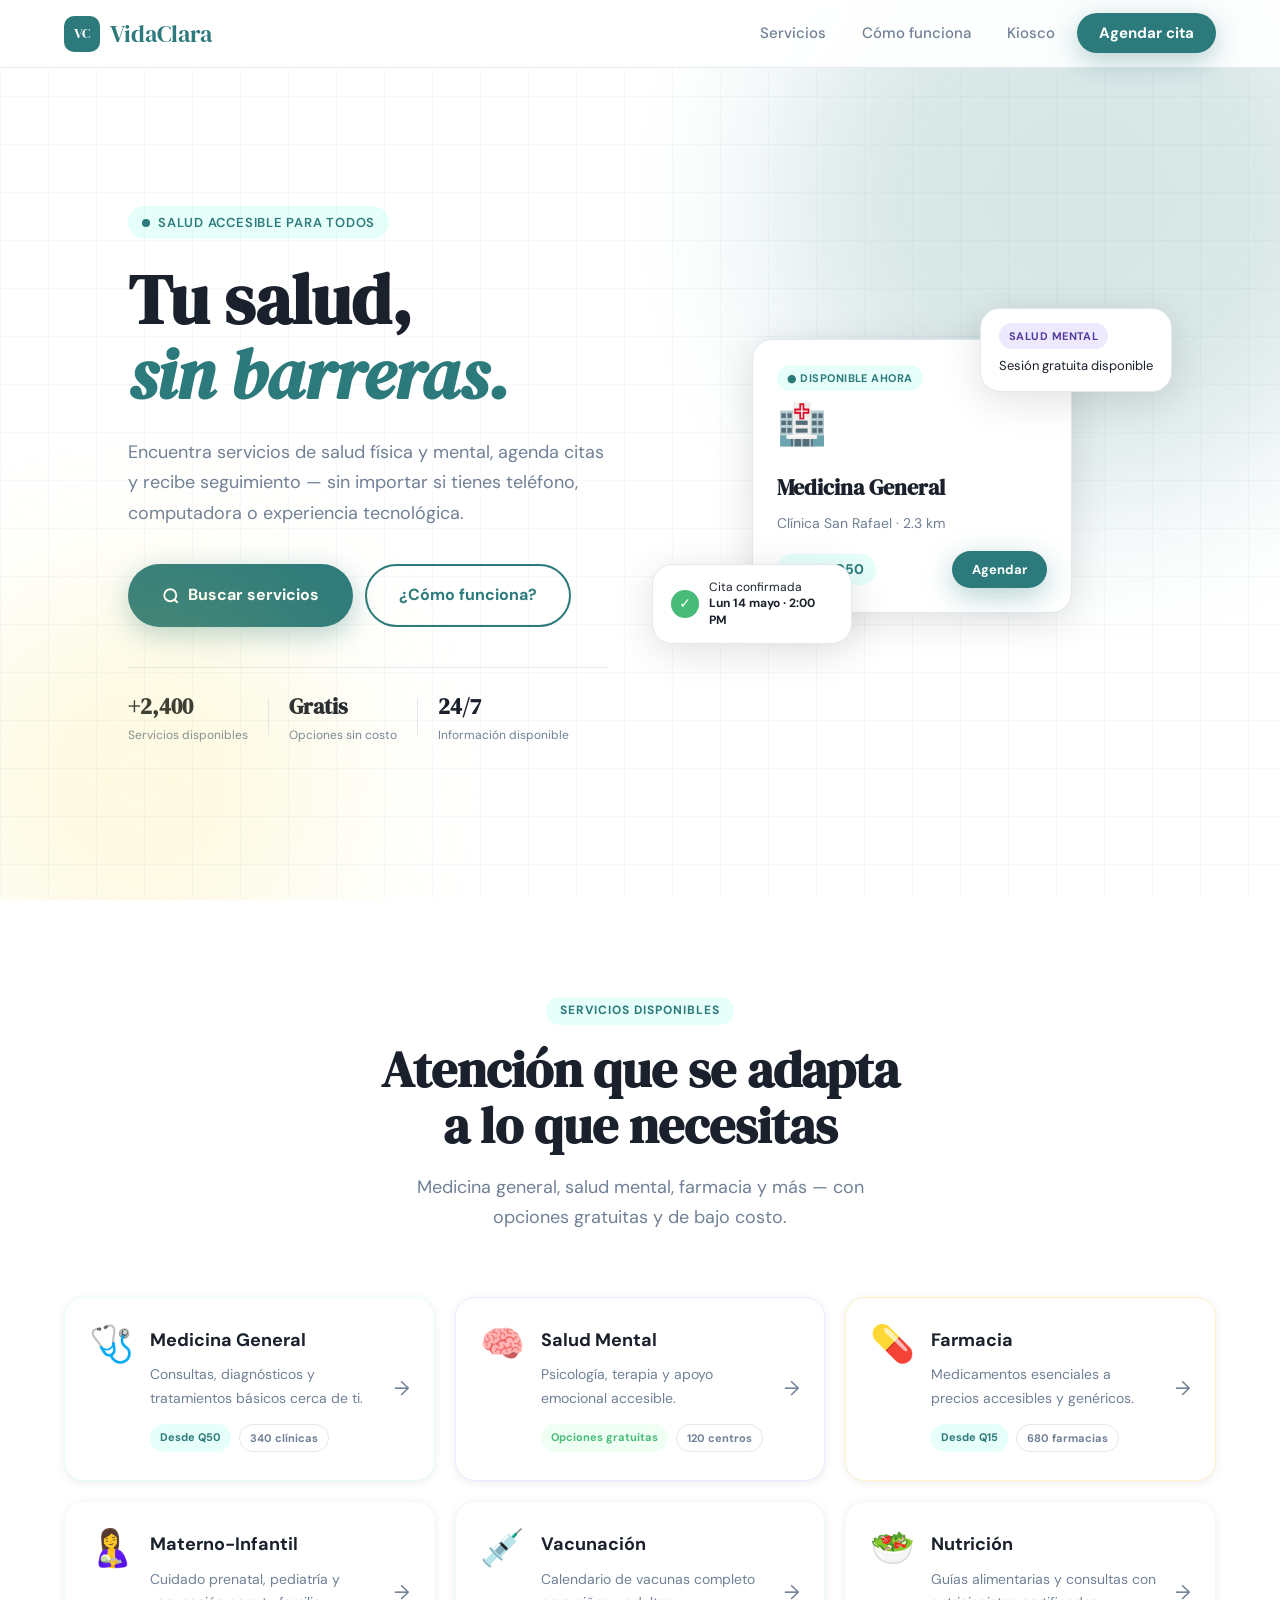
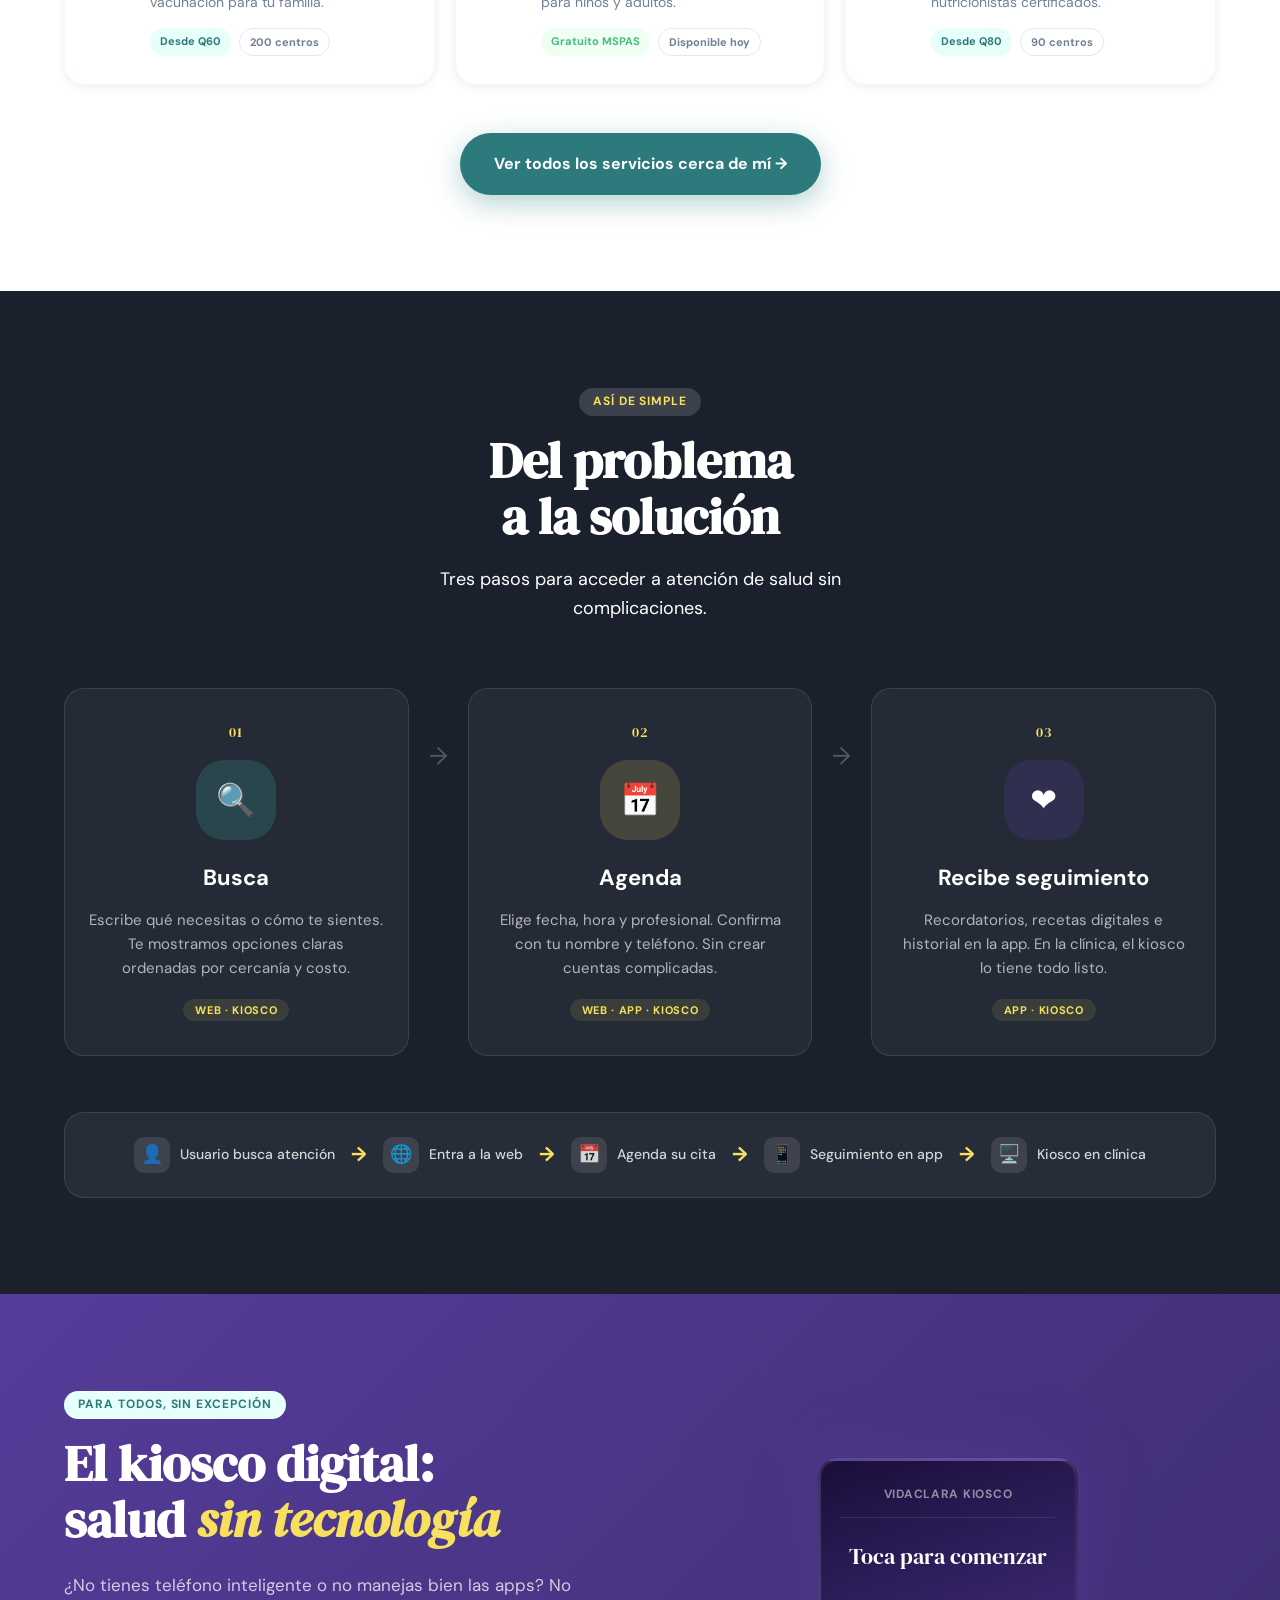
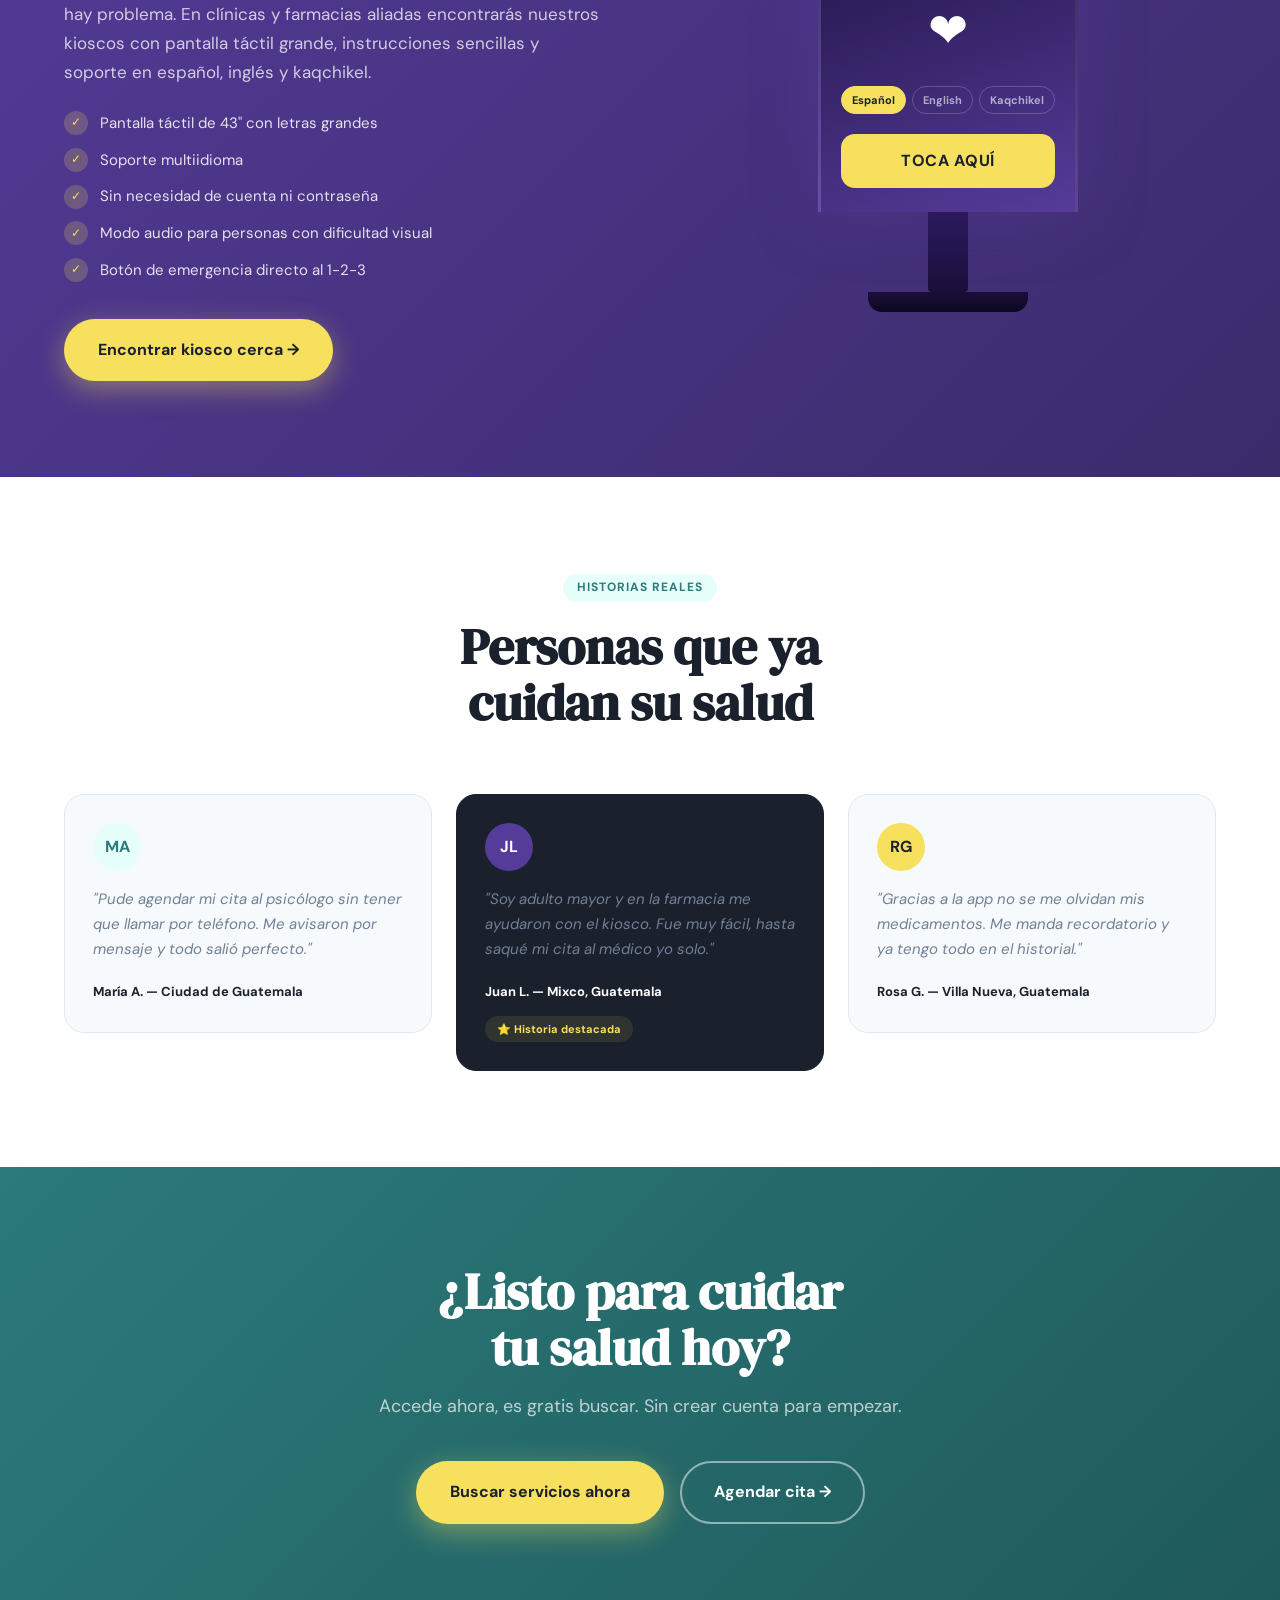
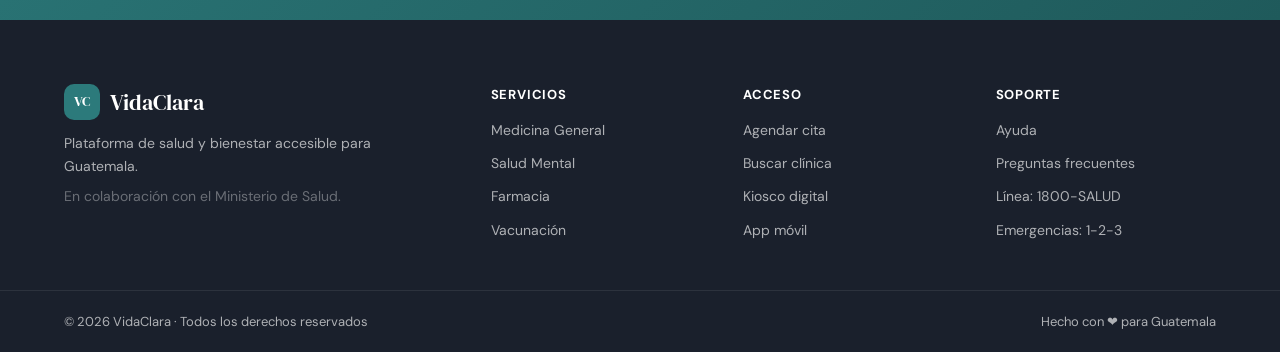
==== index.html @ b21400e8 "first commit" ====
<!DOCTYPE html>
<html lang="es">
<head>
  <meta charset="UTF-8" />
  <meta name="viewport" content="width=device-width, initial-scale=1.0" />
  <title>VidaClara — Salud sin barreras</title>
  <meta name="description" content="Accede a servicios de salud física y mental de forma sencilla, sin importar tu situación económica o tecnológica." />
  <link rel="preconnect" href="https://fonts.googleapis.com" />
  <link rel="preconnect" href="https://fonts.gstatic.com" crossorigin />
  <link href="https://fonts.googleapis.com/css2?family=DM+Serif+Display:ital@0;1&family=DM+Sans:wght@300;400;500;600;700&display=swap" rel="stylesheet" />
  <link rel="stylesheet" href="css/style.css" />
</head>
<body>

  <!-- NAV -->
  <nav class="nav" id="nav">
    <div class="nav__inner">
      <a href="/" class="nav__logo">
        <span class="nav__logo-mark">VC</span>
        VidaClara
      </a>
      <button class="nav__toggle" id="navToggle" aria-label="Menú">
        <span></span><span></span><span></span>
      </button>
      <ul class="nav__links" id="navLinks">
        <li><a href="#servicios">Servicios</a></li>
        <li><a href="#como-funciona">Cómo funciona</a></li>
        <li><a href="#kiosco">Kiosco</a></li>
        <li><a href="pages/agendar.html" class="nav__cta">Agendar cita</a></li>
      </ul>
    </div>
  </nav>

  <!-- HERO -->
  <section class="hero">
    <div class="hero__bg">
      <div class="hero__blob hero__blob--1"></div>
      <div class="hero__blob hero__blob--2"></div>
      <div class="hero__grid"></div>
    </div>
    <div class="container hero__content">
      <div class="hero__text">
        <span class="hero__eyebrow">Salud accesible para todos</span>
        <h1 class="hero__title">
          Tu salud,<br>
          <em>sin barreras.</em>
        </h1>
        <p class="hero__desc">
          Encuentra servicios de salud física y mental, agenda citas y recibe seguimiento — sin importar si tienes teléfono, computadora o experiencia tecnológica.
        </p>
        <div class="hero__actions">
          <a href="pages/buscar.html" class="btn btn--primary btn--lg">
            <svg width="18" height="18" viewBox="0 0 24 24" fill="none" stroke="currentColor" stroke-width="2.5"><circle cx="11" cy="11" r="8"/><path d="m21 21-4.35-4.35"/></svg>
            Buscar servicios
          </a>
          <a href="#como-funciona" class="btn btn--ghost btn--lg">¿Cómo funciona?</a>
        </div>
        <div class="hero__trust">
          <div class="trust-item">
            <strong>+2,400</strong>
            <span>Servicios disponibles</span>
          </div>
          <div class="trust-divider"></div>
          <div class="trust-item">
            <strong>Gratis</strong>
            <span>Opciones sin costo</span>
          </div>
          <div class="trust-divider"></div>
          <div class="trust-item">
            <strong>24/7</strong>
            <span>Información disponible</span>
          </div>
        </div>
      </div>
      <div class="hero__visual">
        <div class="hero__card hero__card--main">
          <div class="card-pill card-pill--green">● Disponible ahora</div>
          <div class="hero__card-icon">🏥</div>
          <h3>Medicina General</h3>
          <p>Clínica San Rafael · 2.3 km</p>
          <div class="hero__card-row">
            <span class="price-tag">Desde Q50</span>
            <button class="btn btn--sm btn--primary">Agendar</button>
          </div>
        </div>
        <div class="hero__card hero__card--float hero__card--float1">
          <div class="card-pill card-pill--purple">Salud Mental</div>
          <p>Sesión gratuita disponible</p>
        </div>
        <div class="hero__card hero__card--float hero__card--float2">
          <span class="checkmark">✓</span>
          <p>Cita confirmada<br><strong>Lun 14 mayo · 2:00 PM</strong></p>
        </div>
      </div>
    </div>
  </section>

  <!-- SERVICES -->
  <section class="section" id="servicios">
    <div class="container">
      <div class="section__header">
        <span class="section__eyebrow">Servicios disponibles</span>
        <h2 class="section__title">Atención que se adapta<br>a lo que necesitas</h2>
        <p class="section__sub">Medicina general, salud mental, farmacia y más — con opciones gratuitas y de bajo costo.</p>
      </div>
      <div class="services-grid">
        <a href="pages/buscar.html" class="service-card service-card--teal">
          <div class="service-card__icon">🩺</div>
          <div class="service-card__body">
            <h3>Medicina General</h3>
            <p>Consultas, diagnósticos y tratamientos básicos cerca de ti.</p>
            <div class="service-card__meta">
              <span class="tag">Desde Q50</span>
              <span class="tag tag--outline">340 clínicas</span>
            </div>
          </div>
          <span class="service-card__arrow">→</span>
        </a>
        <a href="pages/buscar.html" class="service-card service-card--purple">
          <div class="service-card__icon">🧠</div>
          <div class="service-card__body">
            <h3>Salud Mental</h3>
            <p>Psicología, terapia y apoyo emocional accesible.</p>
            <div class="service-card__meta">
              <span class="tag tag--free">Opciones gratuitas</span>
              <span class="tag tag--outline">120 centros</span>
            </div>
          </div>
          <span class="service-card__arrow">→</span>
        </a>
        <a href="pages/buscar.html" class="service-card service-card--amber">
          <div class="service-card__icon">💊</div>
          <div class="service-card__body">
            <h3>Farmacia</h3>
            <p>Medicamentos esenciales a precios accesibles y genéricos.</p>
            <div class="service-card__meta">
              <span class="tag">Desde Q15</span>
              <span class="tag tag--outline">680 farmacias</span>
            </div>
          </div>
          <span class="service-card__arrow">→</span>
        </a>
        <a href="pages/buscar.html" class="service-card service-card--green">
          <div class="service-card__icon">🤱</div>
          <div class="service-card__body">
            <h3>Materno-Infantil</h3>
            <p>Cuidado prenatal, pediatría y vacunación para tu familia.</p>
            <div class="service-card__meta">
              <span class="tag">Desde Q60</span>
              <span class="tag tag--outline">200 centros</span>
            </div>
          </div>
          <span class="service-card__arrow">→</span>
        </a>
        <a href="pages/buscar.html" class="service-card service-card--blue">
          <div class="service-card__icon">💉</div>
          <div class="service-card__body">
            <h3>Vacunación</h3>
            <p>Calendario de vacunas completo para niños y adultos.</p>
            <div class="service-card__meta">
              <span class="tag tag--free">Gratuito MSPAS</span>
              <span class="tag tag--outline">Disponible hoy</span>
            </div>
          </div>
          <span class="service-card__arrow">→</span>
        </a>
        <a href="pages/buscar.html" class="service-card service-card--rose">
          <div class="service-card__icon">🥗</div>
          <div class="service-card__body">
            <h3>Nutrición</h3>
            <p>Guías alimentarias y consultas con nutricionistas certificados.</p>
            <div class="service-card__meta">
              <span class="tag">Desde Q80</span>
              <span class="tag tag--outline">90 centros</span>
            </div>
          </div>
          <span class="service-card__arrow">→</span>
        </a>
      </div>
      <div class="section__cta">
        <a href="pages/buscar.html" class="btn btn--primary btn--lg">Ver todos los servicios cerca de mí →</a>
      </div>
    </div>
  </section>

  <!-- HOW IT WORKS -->
  <section class="section section--dark" id="como-funciona">
    <div class="container">
      <div class="section__header section__header--light">
        <span class="section__eyebrow section__eyebrow--light">Así de simple</span>
        <h2 class="section__title">Del problema<br>a la solución</h2>
        <p class="section__sub">Tres pasos para acceder a atención de salud sin complicaciones.</p>
      </div>
      <div class="steps">
        <div class="step">
          <div class="step__num">01</div>
          <div class="step__icon step__icon--teal">🔍</div>
          <h3>Busca</h3>
          <p>Escribe qué necesitas o cómo te sientes. Te mostramos opciones claras ordenadas por cercanía y costo.</p>
          <span class="step__channel">Web · Kiosco</span>
        </div>
        <div class="step__connector">
          <div class="step__line"></div>
          <span>→</span>
          <div class="step__line"></div>
        </div>
        <div class="step">
          <div class="step__num">02</div>
          <div class="step__icon step__icon--accent">📅</div>
          <h3>Agenda</h3>
          <p>Elige fecha, hora y profesional. Confirma con tu nombre y teléfono. Sin crear cuentas complicadas.</p>
          <span class="step__channel">Web · App · Kiosco</span>
        </div>
        <div class="step__connector">
          <div class="step__line"></div>
          <span>→</span>
          <div class="step__line"></div>
        </div>
        <div class="step">
          <div class="step__num">03</div>
          <div class="step__icon step__icon--purple">❤️</div>
          <h3>Recibe seguimiento</h3>
          <p>Recordatorios, recetas digitales e historial en la app. En la clínica, el kiosco lo tiene todo listo.</p>
          <span class="step__channel">App · Kiosco</span>
        </div>
      </div>

      <div class="journey-banner">
        <div class="journey-step">
          <span class="journey-icon">👤</span>
          <span>Usuario busca atención</span>
        </div>
        <span class="journey-arrow">→</span>
        <div class="journey-step">
          <span class="journey-icon">🌐</span>
          <span>Entra a la web</span>
        </div>
        <span class="journey-arrow">→</span>
        <div class="journey-step">
          <span class="journey-icon">📅</span>
          <span>Agenda su cita</span>
        </div>
        <span class="journey-arrow">→</span>
        <div class="journey-step">
          <span class="journey-icon">📱</span>
          <span>Seguimiento en app</span>
        </div>
        <span class="journey-arrow">→</span>
        <div class="journey-step">
          <span class="journey-icon">🖥️</span>
          <span>Kiosco en clínica</span>
        </div>
      </div>
    </div>
  </section>

  <!-- KIOSCO -->
  <section class="section section--kiosk" id="kiosco">
    <div class="container kiosk-layout">
      <div class="kiosk-text">
        <span class="section__eyebrow">Para todos, sin excepción</span>
        <h2 class="section__title">El kiosco digital:<br>salud <em>sin tecnología</em></h2>
        <p>¿No tienes teléfono inteligente o no manejas bien las apps? No hay problema. En clínicas y farmacias aliadas encontrarás nuestros kioscos con pantalla táctil grande, instrucciones sencillas y soporte en español, inglés y kaqchikel.</p>
        <ul class="kiosk-features">
          <li><span class="kiosk-check">✓</span> Pantalla táctil de 43" con letras grandes</li>
          <li><span class="kiosk-check">✓</span> Soporte multiidioma</li>
          <li><span class="kiosk-check">✓</span> Sin necesidad de cuenta ni contraseña</li>
          <li><span class="kiosk-check">✓</span> Modo audio para personas con dificultad visual</li>
          <li><span class="kiosk-check">✓</span> Botón de emergencia directo al 1-2-3</li>
        </ul>
        <a href="pages/buscar.html" class="btn btn--accent btn--lg">Encontrar kiosco cerca →</a>
      </div>
      <div class="kiosk-visual">
        <div class="kiosk-device">
          <div class="kiosk-screen">
            <div class="kiosk-screen__header">VidaClara Kiosco</div>
            <div class="kiosk-screen__greeting">Toca para comenzar</div>
            <div class="kiosk-screen__icon">❤️</div>
            <div class="kiosk-screen__langs">
              <span class="kiosk-lang kiosk-lang--active">Español</span>
              <span class="kiosk-lang">English</span>
              <span class="kiosk-lang">Kaqchikel</span>
            </div>
            <div class="kiosk-screen__btn">TOCA AQUÍ</div>
          </div>
          <div class="kiosk-stand"></div>
          <div class="kiosk-base"></div>
        </div>
      </div>
    </div>
  </section>

  <!-- TESTIMONIALS -->
  <section class="section" id="testimonios">
    <div class="container">
      <div class="section__header">
        <span class="section__eyebrow">Historias reales</span>
        <h2 class="section__title">Personas que ya<br>cuidan su salud</h2>
      </div>
      <div class="testimonials-grid">
        <div class="testimonial">
          <div class="testimonial__avatar" style="background:#E6FFFA;color:#2C7A7B">MA</div>
          <p>"Pude agendar mi cita al psicólogo sin tener que llamar por teléfono. Me avisaron por mensaje y todo salió perfecto."</p>
          <strong>María A. — Ciudad de Guatemala</strong>
        </div>
        <div class="testimonial testimonial--featured">
          <div class="testimonial__avatar" style="background:#553C9A;color:#fff">JL</div>
          <p>"Soy adulto mayor y en la farmacia me ayudaron con el kiosco. Fue muy fácil, hasta saqué mi cita al médico yo solo."</p>
          <strong>Juan L. — Mixco, Guatemala</strong>
          <div class="testimonial__badge">⭐ Historia destacada</div>
        </div>
        <div class="testimonial">
          <div class="testimonial__avatar" style="background:#F6E05E;color:#1A202C">RG</div>
          <p>"Gracias a la app no se me olvidan mis medicamentos. Me manda recordatorio y ya tengo todo en el historial."</p>
          <strong>Rosa G. — Villa Nueva, Guatemala</strong>
        </div>
      </div>
    </div>
  </section>

  <!-- CTA FINAL -->
  <section class="cta-section">
    <div class="container">
      <div class="cta-inner">
        <h2>¿Listo para cuidar<br>tu salud hoy?</h2>
        <p>Accede ahora, es gratis buscar. Sin crear cuenta para empezar.</p>
        <div class="cta-actions">
          <a href="pages/buscar.html" class="btn btn--accent btn--lg">Buscar servicios ahora</a>
          <a href="pages/agendar.html" class="btn btn--ghost-light btn--lg">Agendar cita →</a>
        </div>
      </div>
    </div>
  </section>

  <!-- FOOTER -->
  <footer class="footer">
    <div class="container footer__inner">
      <div class="footer__brand">
        <div class="footer__logo">
          <span class="nav__logo-mark">VC</span>
          VidaClara
        </div>
        <p>Plataforma de salud y bienestar accesible para Guatemala.</p>
        <p class="footer__small">En colaboración con el Ministerio de Salud.</p>
      </div>
      <div class="footer__links">
        <div class="footer__col">
          <strong>Servicios</strong>
          <a href="pages/buscar.html">Medicina General</a>
          <a href="pages/buscar.html">Salud Mental</a>
          <a href="pages/buscar.html">Farmacia</a>
          <a href="pages/buscar.html">Vacunación</a>
        </div>
        <div class="footer__col">
          <strong>Acceso</strong>
          <a href="pages/agendar.html">Agendar cita</a>
          <a href="pages/buscar.html">Buscar clínica</a>
          <a href="#kiosco">Kiosco digital</a>
          <a href="#">App móvil</a>
        </div>
        <div class="footer__col">
          <strong>Soporte</strong>
          <a href="#">Ayuda</a>
          <a href="#">Preguntas frecuentes</a>
          <a href="#">Línea: 1800-SALUD</a>
          <a href="#">Emergencias: 1-2-3</a>
        </div>
      </div>
    </div>
    <div class="footer__bottom">
      <div class="container">
        <span>© 2026 VidaClara · Todos los derechos reservados</span>
        <span>Hecho con ❤️ para Guatemala</span>
      </div>
    </div>
  </footer>

  <script src="js/main.js"></script>
</body>
</html>
---- css/style.css ----
/* ===================================================
   VIDACLARA — Design System CSS
   Paleta: Teal #2C7A7B · Accent #F6E05E · Kiosk #553C9A
   Fonts: DM Serif Display + DM Sans
=================================================== */

:root {
  --c-primary: #2C7A7B;
  --c-primary-dark: #1f5a5b;
  --c-primary-light: #38B2AC;
  --c-accent: #F6E05E;
  --c-accent-dark: #d4b800;
  --c-kiosk: #553C9A;
  --c-kiosk-light: #EDE9FE;
  --c-light: #E6FFFA;
  --c-neutral: #F7FAFC;
  --c-dark: #1A202C;
  --c-gray: #718096;
  --c-border: #E2E8F0;
  --c-white: #ffffff;
  --c-success: #48BB78;
  --c-warning: #ED8936;
  --c-error: #FC8181;
  --c-amber: #F59E0B;
  --c-amber-light: #FEF3C7;
  --c-purple-light: #F3EFFF;
  --c-green-light: #F0FFF4;
  --c-blue-light: #EBF8FF;
  --c-rose-light: #FFF5F5;

  --font-display: 'DM Serif Display', Georgia, serif;
  --font-sans: 'DM Sans', system-ui, sans-serif;

  --radius-sm: 8px;
  --radius-md: 14px;
  --radius-lg: 20px;
  --radius-xl: 28px;
  --radius-full: 9999px;

  --shadow-sm: 0 2px 10px rgba(0,0,0,.07);
  --shadow-md: 0 4px 20px rgba(0,0,0,.09);
  --shadow-lg: 0 8px 40px rgba(0,0,0,.12);
  --shadow-primary: 0 8px 28px rgba(44,122,123,.35);
  --shadow-accent: 0 8px 28px rgba(246,224,94,.4);

  --nav-h: 68px;
  --container: 1200px;
  --transition: 200ms cubic-bezier(.4,0,.2,1);
}

/* ── RESET ───────────────────────────────────────── */
*, *::before, *::after { box-sizing: border-box; margin: 0; padding: 0; }
html { scroll-behavior: smooth; -webkit-font-smoothing: antialiased; }
body { font-family: var(--font-sans); font-size: 16px; color: var(--c-dark); background: var(--c-white); line-height: 1.65; }
a { text-decoration: none; color: inherit; }
img { max-width: 100%; display: block; }
ul { list-style: none; }
button { font-family: inherit; cursor: pointer; border: none; background: none; }

/* ── CONTAINER ───────────────────────────────────── */
.container {
  max-width: var(--container);
  margin: 0 auto;
  padding: 0 24px;
}

/* ── BUTTONS ─────────────────────────────────────── */
.btn {
  display: inline-flex;
  align-items: center;
  gap: 8px;
  font-family: var(--font-sans);
  font-weight: 700;
  border-radius: var(--radius-full);
  transition: all var(--transition);
  cursor: pointer;
  white-space: nowrap;
  border: 2px solid transparent;
}
.btn--sm  { padding: 8px 18px; font-size: 13px; }
.btn--md  { padding: 12px 24px; font-size: 15px; }
.btn--lg  { padding: 16px 32px; font-size: 16px; }
.btn--primary {
  background: var(--c-primary);
  color: var(--c-white);
  box-shadow: var(--shadow-primary);
}
.btn--primary:hover {
  background: var(--c-primary-dark);
  transform: translateY(-2px);
  box-shadow: 0 12px 36px rgba(44,122,123,.45);
}
.btn--accent {
  background: var(--c-accent);
  color: var(--c-dark);
  box-shadow: var(--shadow-accent);
}
.btn--accent:hover {
  background: var(--c-accent-dark);
  transform: translateY(-2px);
}
.btn--ghost {
  background: transparent;
  color: var(--c-primary);
  border-color: var(--c-primary);
}
.btn--ghost:hover {
  background: var(--c-light);
}
.btn--ghost-light {
  background: transparent;
  color: var(--c-white);
  border-color: rgba(255,255,255,.5);
}
.btn--ghost-light:hover {
  background: rgba(255,255,255,.1);
  border-color: var(--c-white);
}

/* ── NAV ─────────────────────────────────────────── */
.nav {
  position: fixed;
  top: 0; left: 0; right: 0;
  height: var(--nav-h);
  z-index: 100;
  background: rgba(255,255,255,.92);
  backdrop-filter: blur(12px);
  -webkit-backdrop-filter: blur(12px);
  border-bottom: 1px solid var(--c-border);
  transition: box-shadow var(--transition);
}
.nav.scrolled { box-shadow: var(--shadow-md); }
.nav__inner {
  max-width: var(--container);
  margin: 0 auto;
  padding: 0 24px;
  height: 100%;
  display: flex;
  align-items: center;
  justify-content: space-between;
  gap: 32px;
}
.nav__logo {
  display: flex;
  align-items: center;
  gap: 10px;
  font-family: var(--font-display);
  font-size: 24px;
  color: var(--c-primary);
  font-weight: 400;
  flex-shrink: 0;
}
.nav__logo-mark {
  width: 36px; height: 36px;
  background: var(--c-primary);
  color: var(--c-white);
  border-radius: 10px;
  display: flex;
  align-items: center;
  justify-content: center;
  font-family: var(--font-display);
  font-size: 14px;
}
.nav__links {
  display: flex;
  align-items: center;
  gap: 8px;
  list-style: none;
}
.nav__links a {
  color: var(--c-gray);
  font-weight: 500;
  font-size: 15px;
  padding: 8px 14px;
  border-radius: var(--radius-full);
  transition: all var(--transition);
}
.nav__links a:hover { color: var(--c-primary); background: var(--c-light); }
.nav__cta {
  background: var(--c-primary) !important;
  color: var(--c-white) !important;
  padding: 10px 22px !important;
  font-weight: 700 !important;
  box-shadow: var(--shadow-primary);
}
.nav__cta:hover { background: var(--c-primary-dark) !important; }
.nav__toggle {
  display: none;
  flex-direction: column;
  gap: 5px;
  padding: 8px;
  background: none;
  border: none;
  cursor: pointer;
}
.nav__toggle span {
  display: block;
  width: 24px;
  height: 2px;
  background: var(--c-dark);
  border-radius: 2px;
  transition: all var(--transition);
}

/* ── HERO ─────────────────────────────────────────── */
.hero {
  min-height: 100svh;
  padding-top: var(--nav-h);
  position: relative;
  overflow: hidden;
  display: flex;
  align-items: center;
}
.hero__bg {
  position: absolute;
  inset: 0;
  pointer-events: none;
}
.hero__blob {
  position: absolute;
  border-radius: 50%;
  filter: blur(80px);
  opacity: .18;
}
.hero__blob--1 {
  width: 600px; height: 600px;
  background: var(--c-primary);
  top: -100px; right: -100px;
}
.hero__blob--2 {
  width: 400px; height: 400px;
  background: var(--c-accent);
  bottom: -80px; left: -60px;
}
.hero__grid {
  position: absolute;
  inset: 0;
  background-image:
    linear-gradient(rgba(44,122,123,.04) 1px, transparent 1px),
    linear-gradient(90deg, rgba(44,122,123,.04) 1px, transparent 1px);
  background-size: 48px 48px;
}
.hero__content {
  display: grid;
  grid-template-columns: 1fr 1fr;
  gap: 64px;
  align-items: center;
  padding-top: 64px;
  padding-bottom: 80px;
}
.hero__eyebrow {
  display: inline-flex;
  align-items: center;
  gap: 8px;
  font-size: 13px;
  font-weight: 600;
  letter-spacing: .06em;
  text-transform: uppercase;
  color: var(--c-primary);
  background: var(--c-light);
  padding: 6px 14px;
  border-radius: var(--radius-full);
  margin-bottom: 24px;
}
.hero__eyebrow::before {
  content: '';
  display: block;
  width: 8px; height: 8px;
  background: var(--c-primary);
  border-radius: 50%;
  animation: pulse 2s infinite;
}
@keyframes pulse {
  0%,100% { opacity:1; transform: scale(1); }
  50% { opacity:.5; transform: scale(1.4); }
}
.hero__title {
  font-family: var(--font-display);
  font-size: clamp(48px, 5.5vw, 80px);
  line-height: 1.06;
  color: var(--c-dark);
  margin-bottom: 24px;
}
.hero__title em {
  font-style: italic;
  color: var(--c-primary);
}
.hero__desc {
  font-size: 18px;
  color: var(--c-gray);
  max-width: 480px;
  margin-bottom: 36px;
  line-height: 1.7;
}
.hero__actions {
  display: flex;
  gap: 12px;
  flex-wrap: wrap;
  margin-bottom: 40px;
}
.hero__trust {
  display: flex;
  align-items: center;
  gap: 20px;
  padding-top: 20px;
  border-top: 1px solid var(--c-border);
}
.trust-item { display: flex; flex-direction: column; gap: 2px; }
.trust-item strong { font-family: var(--font-display); font-size: 22px; color: var(--c-dark); }
.trust-item span { font-size: 12px; color: var(--c-gray); }
.trust-divider { width: 1px; height: 36px; background: var(--c-border); }

/* ── HERO CARDS ───────────────────────────────────── */
.hero__visual {
  position: relative;
  display: flex;
  justify-content: center;
  align-items: center;
  min-height: 420px;
}
.hero__card {
  background: var(--c-white);
  border-radius: var(--radius-lg);
  box-shadow: var(--shadow-lg);
  padding: 24px;
  border: 1px solid var(--c-border);
}
.hero__card--main {
  width: 100%;
  max-width: 320px;
  z-index: 2;
  animation: float 5s ease-in-out infinite;
}
.hero__card--main h3 { font-family: var(--font-display); font-size: 22px; margin: 12px 0 6px; }
.hero__card--main p { font-size: 14px; color: var(--c-gray); margin-bottom: 16px; }
.hero__card-icon { font-size: 40px; }
.hero__card-row { display: flex; align-items: center; justify-content: space-between; }
.price-tag {
  font-size: 14px;
  font-weight: 700;
  color: var(--c-primary);
  background: var(--c-light);
  padding: 4px 12px;
  border-radius: var(--radius-full);
}
.hero__card--float {
  position: absolute;
  padding: 14px 18px;
  width: auto;
  max-width: 200px;
  z-index: 3;
  font-size: 13px;
  animation: float 5s ease-in-out infinite;
}
.hero__card--float1 { top: 10%; right: -20px; animation-delay: -1.5s; }
.hero__card--float2 { bottom: 10%; left: -20px; animation-delay: -3s; display:flex; align-items:center; gap:10px; }
.hero__card--float .card-pill { margin-bottom: 6px; }
.checkmark {
  width: 28px; height: 28px;
  background: var(--c-success);
  color: var(--c-white);
  border-radius: 50%;
  display: flex;
  align-items: center;
  justify-content: center;
  font-size: 14px;
  font-weight: 700;
  flex-shrink: 0;
}
.hero__card--float2 p { font-size: 12px; line-height: 1.4; }

@keyframes float {
  0%,100% { transform: translateY(0); }
  50% { transform: translateY(-12px); }
}
.card-pill {
  display: inline-flex;
  align-items: center;
  gap: 6px;
  font-size: 11px;
  font-weight: 700;
  padding: 4px 10px;
  border-radius: var(--radius-full);
  text-transform: uppercase;
  letter-spacing: .04em;
}
.card-pill--green { background: var(--c-light); color: var(--c-primary); }
.card-pill--purple { background: var(--c-kiosk-light); color: var(--c-kiosk); }

/* ── SECTIONS ─────────────────────────────────────── */
.section { padding: 96px 0; }
.section--dark {
  background: var(--c-dark);
  color: var(--c-white);
}
.section--kiosk {
  background: linear-gradient(135deg, var(--c-kiosk) 0%, #3B2B6B 100%);
  color: var(--c-white);
}
.section__header {
  text-align: center;
  margin-bottom: 64px;
}
.section__header--light .section__title,
.section__header--light .section__sub { color: var(--c-white); }
.section__eyebrow {
  display: inline-block;
  font-size: 12px;
  font-weight: 700;
  letter-spacing: .08em;
  text-transform: uppercase;
  color: var(--c-primary);
  margin-bottom: 16px;
  background: var(--c-light);
  padding: 4px 14px;
  border-radius: var(--radius-full);
}
.section__eyebrow--light {
  background: rgba(255,255,255,.15);
  color: var(--c-accent);
}
.section__title {
  font-family: var(--font-display);
  font-size: clamp(36px, 4vw, 56px);
  line-height: 1.1;
  margin-bottom: 20px;
}
.section__sub {
  font-size: 18px;
  color: var(--c-gray);
  max-width: 520px;
  margin: 0 auto;
}
.section__cta { text-align: center; margin-top: 48px; }

/* ── SERVICES GRID ────────────────────────────────── */
.services-grid {
  display: grid;
  grid-template-columns: repeat(3, 1fr);
  gap: 20px;
}
.service-card {
  display: flex;
  align-items: flex-start;
  gap: 16px;
  padding: 28px 24px;
  border-radius: var(--radius-lg);
  border: 1px solid transparent;
  background: var(--c-white);
  box-shadow: var(--shadow-sm);
  transition: all var(--transition);
  position: relative;
  overflow: hidden;
}
.service-card::before {
  content: '';
  position: absolute;
  inset: 0;
  opacity: 0;
  transition: opacity var(--transition);
}
.service-card:hover { transform: translateY(-4px); box-shadow: var(--shadow-lg); }
.service-card--teal  { border-color: var(--c-light); }
.service-card--teal:hover::before  { background: var(--c-light); opacity: .4; }
.service-card--purple { border-color: var(--c-kiosk-light); }
.service-card--purple:hover::before { background: var(--c-kiosk-light); opacity: .4; }
.service-card--amber  { border-color: var(--c-amber-light); }
.service-card--amber:hover::before  { background: var(--c-amber-light); opacity: .5; }
.service-card--green  { border-color: var(--c-green-light); }
.service-card--green:hover::before  { background: var(--c-green-light); opacity: .5; }
.service-card--blue   { border-color: var(--c-blue-light); }
.service-card--blue:hover::before   { background: var(--c-blue-light); opacity: .5; }
.service-card--rose   { border-color: var(--c-rose-light); }
.service-card--rose:hover::before   { background: var(--c-rose-light); opacity: .5; }

.service-card__icon { font-size: 36px; flex-shrink: 0; line-height: 1; position: relative; z-index: 1; }
.service-card__body { flex: 1; position: relative; z-index: 1; }
.service-card__body h3 { font-size: 18px; font-weight: 700; margin-bottom: 8px; }
.service-card__body p { font-size: 14px; color: var(--c-gray); margin-bottom: 14px; }
.service-card__meta { display: flex; gap: 8px; flex-wrap: wrap; }
.tag {
  font-size: 11px;
  font-weight: 700;
  padding: 4px 10px;
  border-radius: var(--radius-full);
  background: var(--c-light);
  color: var(--c-primary);
}
.tag--free { background: #F0FFF4; color: var(--c-success); }
.tag--outline {
  background: transparent;
  border: 1px solid var(--c-border);
  color: var(--c-gray);
}
.service-card__arrow {
  font-size: 20px;
  color: var(--c-gray);
  transition: all var(--transition);
  position: relative;
  z-index: 1;
  align-self: center;
}
.service-card:hover .service-card__arrow { transform: translateX(4px); color: var(--c-primary); }

/* ── STEPS ────────────────────────────────────────── */
.steps {
  display: flex;
  align-items: flex-start;
  gap: 0;
  margin-bottom: 56px;
}
.step {
  flex: 1;
  text-align: center;
  padding: 32px 24px;
  background: rgba(255,255,255,.05);
  border-radius: var(--radius-lg);
  border: 1px solid rgba(255,255,255,.1);
  transition: all var(--transition);
}
.step:hover { background: rgba(255,255,255,.1); transform: translateY(-4px); }
.step__num {
  font-family: var(--font-display);
  font-size: 14px;
  letter-spacing: .08em;
  color: var(--c-accent);
  margin-bottom: 16px;
}
.step__icon {
  width: 80px; height: 80px;
  border-radius: var(--radius-xl);
  display: flex;
  align-items: center;
  justify-content: center;
  font-size: 32px;
  margin: 0 auto 20px;
}
.step__icon--teal   { background: rgba(56,178,172,.2); }
.step__icon--accent { background: rgba(246,224,94,.15); }
.step__icon--purple { background: rgba(85,60,154,.25); }
.step h3 { font-size: 22px; font-weight: 700; color: var(--c-white); margin-bottom: 12px; }
.step p { font-size: 15px; color: rgba(255,255,255,.65); line-height: 1.6; margin-bottom: 16px; }
.step__channel {
  font-size: 11px;
  font-weight: 700;
  letter-spacing: .06em;
  text-transform: uppercase;
  color: var(--c-accent);
  background: rgba(246,224,94,.1);
  padding: 4px 12px;
  border-radius: var(--radius-full);
}
.step__connector {
  display: flex;
  align-items: center;
  gap: 8px;
  padding-top: 48px;
  color: rgba(255,255,255,.25);
  font-size: 24px;
  padding-left: 12px;
  padding-right: 12px;
  flex-shrink: 0;
}
.step__line { height: 1px; background: rgba(255,255,255,.15); flex: 1; }

.journey-banner {
  display: flex;
  align-items: center;
  justify-content: center;
  gap: 16px;
  background: rgba(255,255,255,.06);
  border: 1px solid rgba(255,255,255,.1);
  border-radius: var(--radius-lg);
  padding: 24px 32px;
  flex-wrap: wrap;
}
.journey-step {
  display: flex;
  align-items: center;
  gap: 10px;
  font-size: 14px;
  font-weight: 500;
  color: rgba(255,255,255,.8);
}
.journey-icon {
  width: 36px; height: 36px;
  background: rgba(255,255,255,.1);
  border-radius: 10px;
  display: flex;
  align-items: center;
  justify-content: center;
  font-size: 18px;
}
.journey-arrow { color: var(--c-accent); font-size: 20px; font-weight: 700; }

/* ── KIOSK SECTION ────────────────────────────────── */
.kiosk-layout {
  display: grid;
  grid-template-columns: 1fr 1fr;
  gap: 80px;
  align-items: center;
}
.kiosk-text h2 em { font-style: italic; color: var(--c-accent); }
.kiosk-text p { color: rgba(255,255,255,.75); font-size: 17px; line-height: 1.7; margin: 24px 0; }
.kiosk-features { display: flex; flex-direction: column; gap: 12px; margin-bottom: 36px; }
.kiosk-features li { display: flex; align-items: center; gap: 12px; color: rgba(255,255,255,.85); font-size: 15px; }
.kiosk-check {
  width: 24px; height: 24px;
  background: rgba(246,224,94,.2);
  color: var(--c-accent);
  border-radius: 50%;
  display: flex;
  align-items: center;
  justify-content: center;
  font-size: 12px;
  font-weight: 700;
  flex-shrink: 0;
}
.kiosk-visual { display: flex; justify-content: center; }
.kiosk-device {
  display: flex;
  flex-direction: column;
  align-items: center;
  gap: 0;
}
.kiosk-screen {
  width: 260px;
  background: linear-gradient(160deg, #1a0e3a 0%, var(--c-kiosk) 100%);
  border-radius: var(--radius-lg) var(--radius-lg) 0 0;
  padding: 24px 20px;
  border: 3px solid rgba(255,255,255,.1);
  border-bottom: none;
  text-align: center;
  color: var(--c-white);
  box-shadow: 0 0 60px rgba(85,60,154,.5);
}
.kiosk-screen__header {
  font-size: 12px;
  font-weight: 700;
  letter-spacing: .06em;
  text-transform: uppercase;
  color: rgba(255,255,255,.5);
  margin-bottom: 20px;
  padding-bottom: 12px;
  border-bottom: 1px solid rgba(255,255,255,.1);
}
.kiosk-screen__greeting {
  font-family: var(--font-display);
  font-size: 22px;
  margin-bottom: 16px;
}
.kiosk-screen__icon { font-size: 48px; margin-bottom: 16px; }
.kiosk-screen__langs {
  display: flex;
  gap: 6px;
  justify-content: center;
  margin-bottom: 20px;
  flex-wrap: wrap;
}
.kiosk-lang {
  font-size: 11px;
  font-weight: 700;
  padding: 4px 10px;
  border-radius: var(--radius-full);
  border: 1px solid rgba(255,255,255,.2);
  color: rgba(255,255,255,.6);
}
.kiosk-lang--active {
  background: var(--c-accent);
  color: var(--c-dark);
  border-color: var(--c-accent);
}
.kiosk-screen__btn {
  background: var(--c-accent);
  color: var(--c-dark);
  font-weight: 700;
  font-size: 16px;
  padding: 14px;
  border-radius: var(--radius-md);
  letter-spacing: .04em;
  animation: kiosk-pulse 2s infinite;
}
@keyframes kiosk-pulse {
  0%,100% { box-shadow: 0 0 0 0 rgba(246,224,94,.6); }
  50% { box-shadow: 0 0 0 12px rgba(246,224,94,0); }
}
.kiosk-stand {
  width: 40px; height: 80px;
  background: linear-gradient(to bottom, #2a1a5e, #1a0e3a);
  border-radius: 0 0 4px 4px;
}
.kiosk-base {
  width: 160px; height: 20px;
  background: linear-gradient(to bottom, #1a0e3a, #0d0820);
  border-radius: 0 0 var(--radius-md) var(--radius-md);
}

/* ── TESTIMONIALS ─────────────────────────────────── */
.testimonials-grid {
  display: grid;
  grid-template-columns: repeat(3, 1fr);
  gap: 24px;
  align-items: start;
}
.testimonial {
  background: var(--c-neutral);
  border-radius: var(--radius-lg);
  padding: 28px;
  border: 1px solid var(--c-border);
  transition: all var(--transition);
}
.testimonial:hover { transform: translateY(-4px); box-shadow: var(--shadow-md); }
.testimonial--featured {
  background: var(--c-dark);
  color: var(--c-white);
  border-color: var(--c-dark);
  transform: scale(1.03);
}
.testimonial--featured:hover { transform: scale(1.03) translateY(-4px); }
.testimonial--featured p { color: rgba(255,255,255,.75); }
.testimonial__avatar {
  width: 48px; height: 48px;
  border-radius: 50%;
  display: flex;
  align-items: center;
  justify-content: center;
  font-weight: 700;
  font-size: 16px;
  margin-bottom: 16px;
}
.testimonial p {
  font-size: 15px;
  line-height: 1.65;
  color: var(--c-gray);
  margin-bottom: 16px;
  font-style: italic;
}
.testimonial strong { font-size: 13px; }
.testimonial__badge {
  margin-top: 12px;
  font-size: 11px;
  font-weight: 700;
  color: var(--c-accent);
  background: rgba(246,224,94,.1);
  padding: 4px 12px;
  border-radius: var(--radius-full);
  display: inline-block;
}

/* ── CTA SECTION ──────────────────────────────────── */
.cta-section {
  background: linear-gradient(135deg, var(--c-primary) 0%, var(--c-primary-dark) 100%);
  padding: 96px 0;
}
.cta-inner {
  text-align: center;
}
.cta-inner h2 {
  font-family: var(--font-display);
  font-size: clamp(36px, 4vw, 60px);
  color: var(--c-white);
  margin-bottom: 16px;
  line-height: 1.1;
}
.cta-inner p { font-size: 18px; color: rgba(255,255,255,.7); margin-bottom: 40px; }
.cta-actions { display: flex; gap: 16px; justify-content: center; flex-wrap: wrap; }

/* ── FOOTER ───────────────────────────────────────── */
.footer {
  background: var(--c-dark);
  color: rgba(255,255,255,.65);
  padding: 64px 0 0;
}
.footer__inner {
  display: grid;
  grid-template-columns: 1fr 2fr;
  gap: 64px;
  padding-bottom: 48px;
}
.footer__logo {
  display: flex;
  align-items: center;
  gap: 10px;
  font-family: var(--font-display);
  font-size: 22px;
  color: var(--c-white);
  margin-bottom: 12px;
}
.footer__brand p { font-size: 14px; line-height: 1.6; margin-bottom: 8px; }
.footer__small { font-size: 12px; color: rgba(255,255,255,.35); }
.footer__links {
  display: grid;
  grid-template-columns: repeat(3, 1fr);
  gap: 32px;
}
.footer__col {
  display: flex;
  flex-direction: column;
  gap: 10px;
}
.footer__col strong {
  font-size: 13px;
  font-weight: 700;
  letter-spacing: .06em;
  text-transform: uppercase;
  color: var(--c-white);
  margin-bottom: 4px;
}
.footer__col a {
  font-size: 14px;
  transition: color var(--transition);
}
.footer__col a:hover { color: var(--c-accent); }
.footer__bottom {
  border-top: 1px solid rgba(255,255,255,.08);
  padding: 20px 0;
}
.footer__bottom .container {
  display: flex;
  justify-content: space-between;
  font-size: 13px;
  flex-wrap: wrap;
  gap: 8px;
}

/* ── PAGE: SEARCH ─────────────────────────────────── */
.page-hero {
  background: var(--c-dark);
  padding: calc(var(--nav-h) + 48px) 0 48px;
  color: var(--c-white);
}
.page-hero h1 {
  font-family: var(--font-display);
  font-size: clamp(32px, 4vw, 52px);
  margin-bottom: 12px;
}
.page-hero p { color: rgba(255,255,255,.65); font-size: 17px; }
.search-box {
  background: var(--c-white);
  border-radius: var(--radius-xl);
  padding: 8px 8px 8px 24px;
  display: flex;
  align-items: center;
  gap: 12px;
  box-shadow: var(--shadow-lg);
  margin-top: 32px;
  border: 2px solid var(--c-border);
  transition: border-color var(--transition);
}
.search-box:focus-within { border-color: var(--c-primary); }
.search-box input {
  flex: 1;
  border: none;
  outline: none;
  font-family: var(--font-sans);
  font-size: 16px;
  color: var(--c-dark);
  background: transparent;
}
.search-box input::placeholder { color: var(--c-gray); }
.filter-row {
  display: flex;
  gap: 10px;
  flex-wrap: wrap;
  margin-top: 20px;
}
.filter-chip {
  padding: 8px 16px;
  border-radius: var(--radius-full);
  border: 1.5px solid rgba(255,255,255,.25);
  background: rgba(255,255,255,.1);
  color: rgba(255,255,255,.8);
  font-size: 13px;
  font-weight: 600;
  cursor: pointer;
  transition: all var(--transition);
}
.filter-chip--active, .filter-chip:hover {
  background: var(--c-white);
  color: var(--c-primary);
  border-color: var(--c-white);
}
.results-layout {
  display: grid;
  grid-template-columns: 1fr 1fr;
  gap: 32px;
  padding: 48px 0;
  align-items: start;
}
.results-count { font-size: 14px; color: var(--c-gray); margin-bottom: 20px; }
.result-card {
  background: var(--c-white);
  border-radius: var(--radius-lg);
  padding: 20px;
  border: 1px solid var(--c-border);
  display: flex;
  gap: 16px;
  align-items: flex-start;
  transition: all var(--transition);
  margin-bottom: 16px;
}
.result-card:hover { box-shadow: var(--shadow-md); transform: translateY(-2px); border-color: var(--c-primary-light); }
.result-card__icon {
  width: 52px; height: 52px;
  background: var(--c-light);
  border-radius: var(--radius-md);
  display: flex;
  align-items: center;
  justify-content: center;
  font-size: 24px;
  flex-shrink: 0;
}
.result-card__body { flex: 1; }
.result-card__body h3 { font-size: 16px; font-weight: 700; margin-bottom: 4px; }
.result-card__body p { font-size: 13px; color: var(--c-gray); margin-bottom: 10px; }
.result-card__row { display: flex; align-items: center; justify-content: space-between; flex-wrap: wrap; gap: 8px; }
.map-placeholder {
  background: var(--c-neutral);
  border-radius: var(--radius-lg);
  border: 1px solid var(--c-border);
  height: 480px;
  display: flex;
  flex-direction: column;
  align-items: center;
  justify-content: center;
  gap: 12px;
  position: sticky;
  top: calc(var(--nav-h) + 16px);
  color: var(--c-gray);
  font-size: 15px;
}
.map-placeholder span { font-size: 56px; }

/* ── PAGE: AGENDAR ────────────────────────────────── */
.booking-layout {
  display: grid;
  grid-template-columns: 1fr 360px;
  gap: 32px;
  padding: 48px 0 80px;
  align-items: start;
}
.booking-steps {
  display: flex;
  gap: 0;
  margin-bottom: 40px;
}
.booking-step {
  display: flex;
  align-items: center;
  gap: 10px;
  padding: 12px 20px;
  border-radius: var(--radius-full);
  font-size: 14px;
  font-weight: 600;
  color: var(--c-gray);
  background: var(--c-neutral);
  flex: 1;
  justify-content: center;
}
.booking-step--done { background: var(--c-light); color: var(--c-primary); }
.booking-step--active { background: var(--c-primary); color: var(--c-white); }
.booking-step__num {
  width: 24px; height: 24px;
  border-radius: 50%;
  background: currentColor;
  color: var(--c-white);
  display: flex;
  align-items: center;
  justify-content: center;
  font-size: 12px;
  font-weight: 700;
}
.booking-step--active .booking-step__num { background: rgba(255,255,255,.3); }
.booking-step--done .booking-step__num { background: var(--c-primary); }
.booking-card {
  background: var(--c-white);
  border-radius: var(--radius-lg);
  padding: 32px;
  border: 1px solid var(--c-border);
  box-shadow: var(--shadow-sm);
  margin-bottom: 24px;
}
.booking-card h2 {
  font-family: var(--font-display);
  font-size: 24px;
  margin-bottom: 8px;
}
.booking-card .sub { font-size: 14px; color: var(--c-gray); margin-bottom: 24px; }
.calendar-header {
  display: flex;
  align-items: center;
  justify-content: space-between;
  margin-bottom: 20px;
}
.calendar-header h3 { font-size: 18px; font-weight: 700; }
.cal-nav {
  width: 36px; height: 36px;
  border-radius: 50%;
  border: 1.5px solid var(--c-border);
  background: var(--c-white);
  cursor: pointer;
  display: flex;
  align-items: center;
  justify-content: center;
  font-size: 18px;
  transition: all var(--transition);
}
.cal-nav:hover { background: var(--c-primary); color: var(--c-white); border-color: var(--c-primary); }
.cal-grid { display: grid; grid-template-columns: repeat(7, 1fr); gap: 4px; }
.cal-day-header {
  text-align: center;
  font-size: 12px;
  font-weight: 700;
  color: var(--c-gray);
  padding: 8px 0;
  letter-spacing: .04em;
}
.cal-day {
  aspect-ratio: 1;
  display: flex;
  align-items: center;
  justify-content: center;
  border-radius: var(--radius-md);
  font-size: 14px;
  font-weight: 500;
  cursor: pointer;
  transition: all var(--transition);
  border: 1.5px solid transparent;
}
.cal-day:hover { background: var(--c-light); border-color: var(--c-primary-light); }
.cal-day--selected { background: var(--c-primary); color: var(--c-white); font-weight: 700; }
.cal-day--today { border-color: var(--c-primary); color: var(--c-primary); font-weight: 700; }
.cal-day--disabled { color: var(--c-border); cursor: default; }
.cal-day--disabled:hover { background: none; border-color: transparent; }
.time-slots { display: grid; grid-template-columns: repeat(3, 1fr); gap: 8px; margin-top: 20px; }
.time-slot {
  padding: 10px 12px;
  border-radius: var(--radius-md);
  border: 1.5px solid var(--c-border);
  text-align: center;
  font-size: 13px;
  font-weight: 600;
  cursor: pointer;
  transition: all var(--transition);
  background: var(--c-white);
  color: var(--c-primary);
}
.time-slot:hover { border-color: var(--c-primary); background: var(--c-light); }
.time-slot--selected { background: var(--c-primary); color: var(--c-white); border-color: var(--c-primary); }
.time-slot--unavailable { background: var(--c-neutral); color: var(--c-gray); cursor: default; text-decoration: line-through; }
.time-slot--unavailable:hover { border-color: var(--c-border); background: var(--c-neutral); }

.form-group { margin-bottom: 20px; }
.form-label { display: block; font-size: 13px; font-weight: 700; margin-bottom: 8px; color: var(--c-dark); }
.form-input {
  width: 100%;
  padding: 12px 16px;
  border-radius: var(--radius-md);
  border: 1.5px solid var(--c-border);
  font-family: var(--font-sans);
  font-size: 15px;
  color: var(--c-dark);
  outline: none;
  transition: border-color var(--transition);
  background: var(--c-white);
}
.form-input:focus { border-color: var(--c-primary); box-shadow: 0 0 0 3px rgba(44,122,123,.1); }
textarea.form-input { resize: vertical; min-height: 88px; }

.summary-card {
  background: var(--c-dark);
  border-radius: var(--radius-lg);
  padding: 28px;
  color: var(--c-white);
  position: sticky;
  top: calc(var(--nav-h) + 16px);
}
.summary-card h3 {
  font-family: var(--font-display);
  font-size: 22px;
  margin-bottom: 20px;
  padding-bottom: 16px;
  border-bottom: 1px solid rgba(255,255,255,.1);
}
.summary-row {
  display: flex;
  justify-content: space-between;
  align-items: flex-start;
  margin-bottom: 14px;
  font-size: 14px;
}
.summary-label { color: rgba(255,255,255,.55); }
.summary-value { font-weight: 600; text-align: right; max-width: 180px; }
.summary-price {
  margin-top: 20px;
  padding-top: 16px;
  border-top: 1px solid rgba(255,255,255,.1);
}
.summary-price .summary-value {
  font-family: var(--font-display);
  font-size: 28px;
  color: var(--c-accent);
}

/* ── ANIMATIONS ───────────────────────────────────── */
.fade-up {
  opacity: 0;
  transform: translateY(24px);
  transition: opacity .6s ease, transform .6s ease;
}
.fade-up.visible { opacity: 1; transform: none; }

/* ── RESPONSIVE ───────────────────────────────────── */
@media (max-width: 1024px) {
  .services-grid { grid-template-columns: repeat(2, 1fr); }
  .testimonials-grid { grid-template-columns: 1fr; }
  .testimonial--featured { transform: none; }
  .results-layout { grid-template-columns: 1fr; }
  .map-placeholder { position: static; height: 300px; }
  .booking-layout { grid-template-columns: 1fr; }
  .summary-card { position: static; }
  .kiosk-layout { grid-template-columns: 1fr; gap: 48px; }
}

@media (max-width: 768px) {
  :root { --nav-h: 60px; }
  .section { padding: 64px 0; }
  .hero__content {
    grid-template-columns: 1fr;
    gap: 40px;
    padding-top: 40px;
    padding-bottom: 56px;
  }
  .hero__visual { min-height: 280px; }
  .hero__card--main { max-width: 280px; }
  .hero__card--float { display: none; }
  .hero__trust { gap: 12px; flex-wrap: wrap; }
  .services-grid { grid-template-columns: 1fr; }
  .service-card { padding: 20px 18px; }
  .steps { flex-direction: column; }
  .step__connector { display: none; }
  .journey-banner { gap: 8px; padding: 16px; }
  .journey-arrow { display: none; }
  .footer__inner { grid-template-columns: 1fr; gap: 32px; }
  .footer__links { grid-template-columns: repeat(2, 1fr); }
  .footer__bottom .container { flex-direction: column; align-items: center; text-align: center; }
  .booking-steps { gap: 4px; flex-wrap: wrap; }
  .booking-step { padding: 10px 12px; font-size: 13px; }
  .time-slots { grid-template-columns: repeat(2, 1fr); }
  .testimonials-grid { grid-template-columns: 1fr; }
  .cta-actions { flex-direction: column; align-items: center; }
  .hero__actions { flex-direction: column; align-items: flex-start; }

  /* Mobile Nav */
  .nav__toggle { display: flex; }
  .nav__links {
    display: none;
    position: fixed;
    top: var(--nav-h);
    left: 0; right: 0;
    background: var(--c-white);
    flex-direction: column;
    padding: 24px;
    gap: 4px;
    border-bottom: 1px solid var(--c-border);
    box-shadow: var(--shadow-lg);
  }
  .nav__links.open { display: flex; }
  .nav__links a { padding: 14px 18px; font-size: 16px; border-radius: var(--radius-md); }
  .nav__cta { text-align: center; }
}
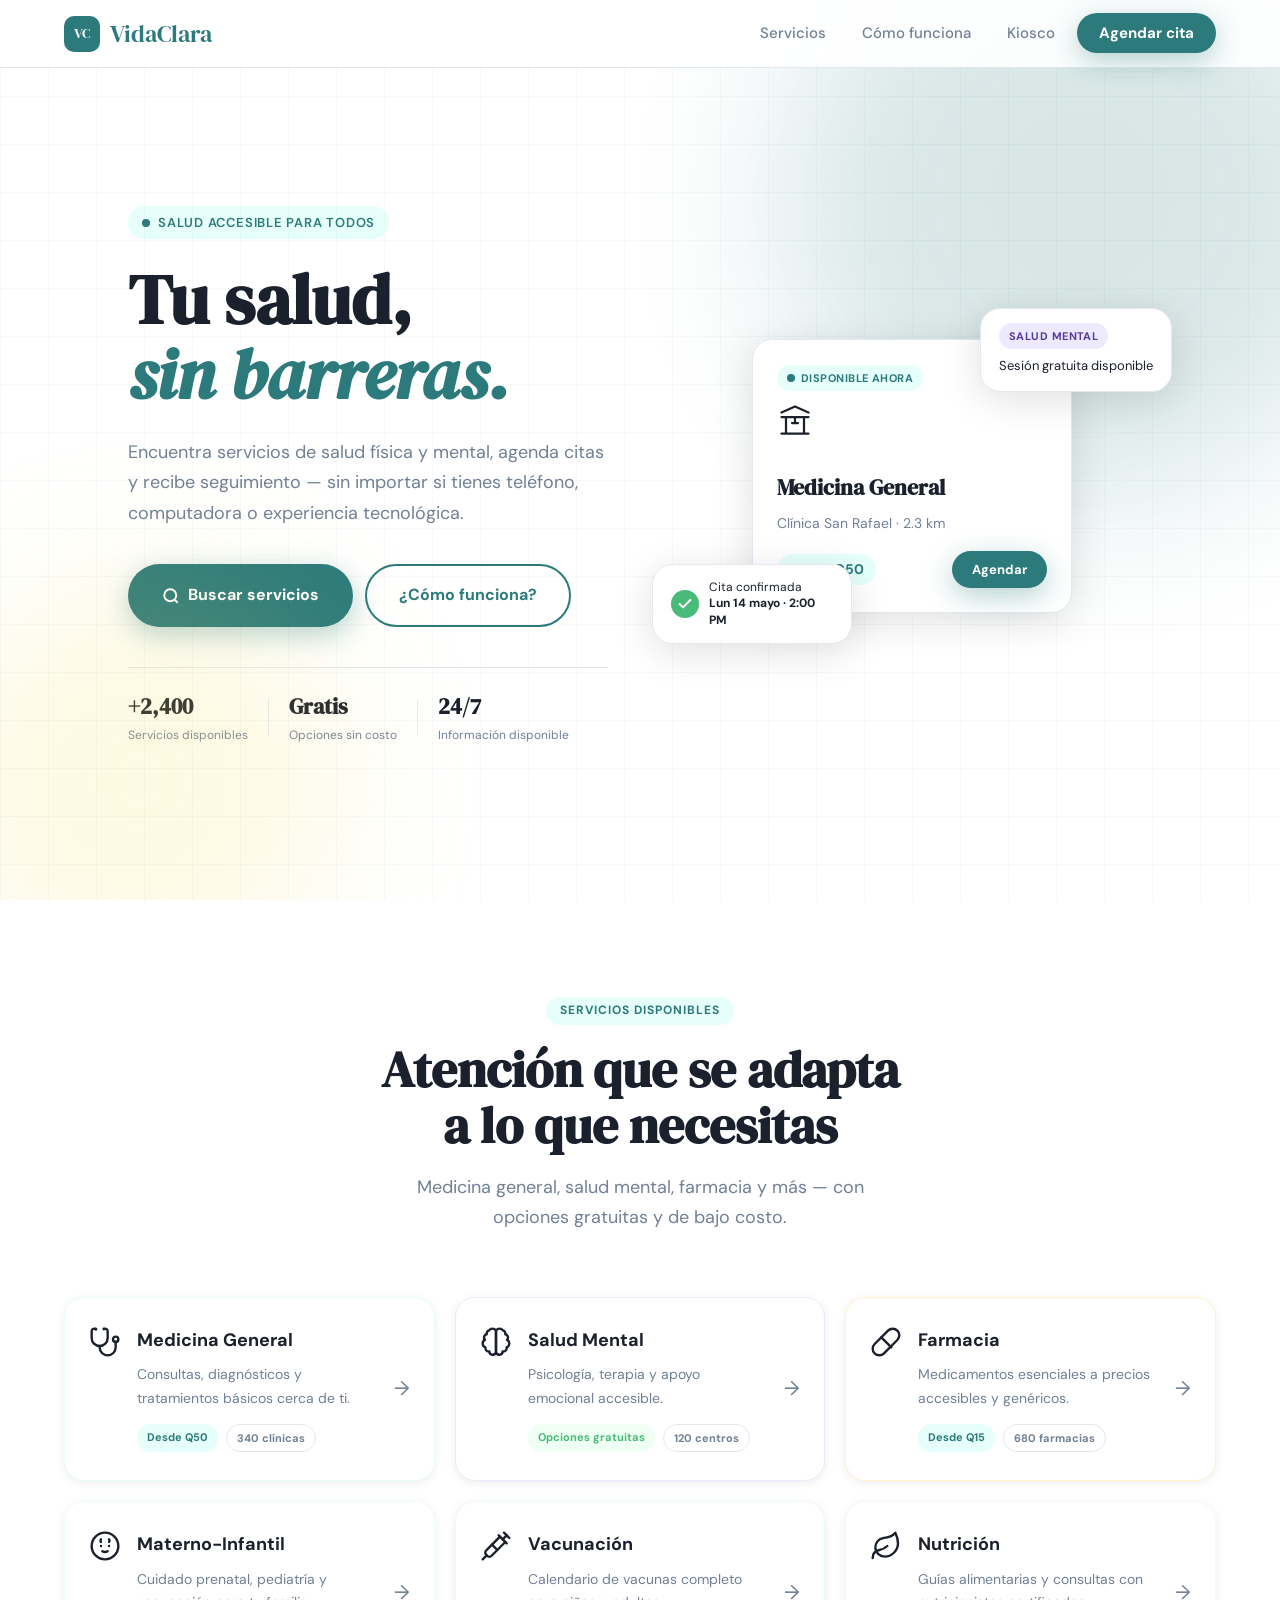
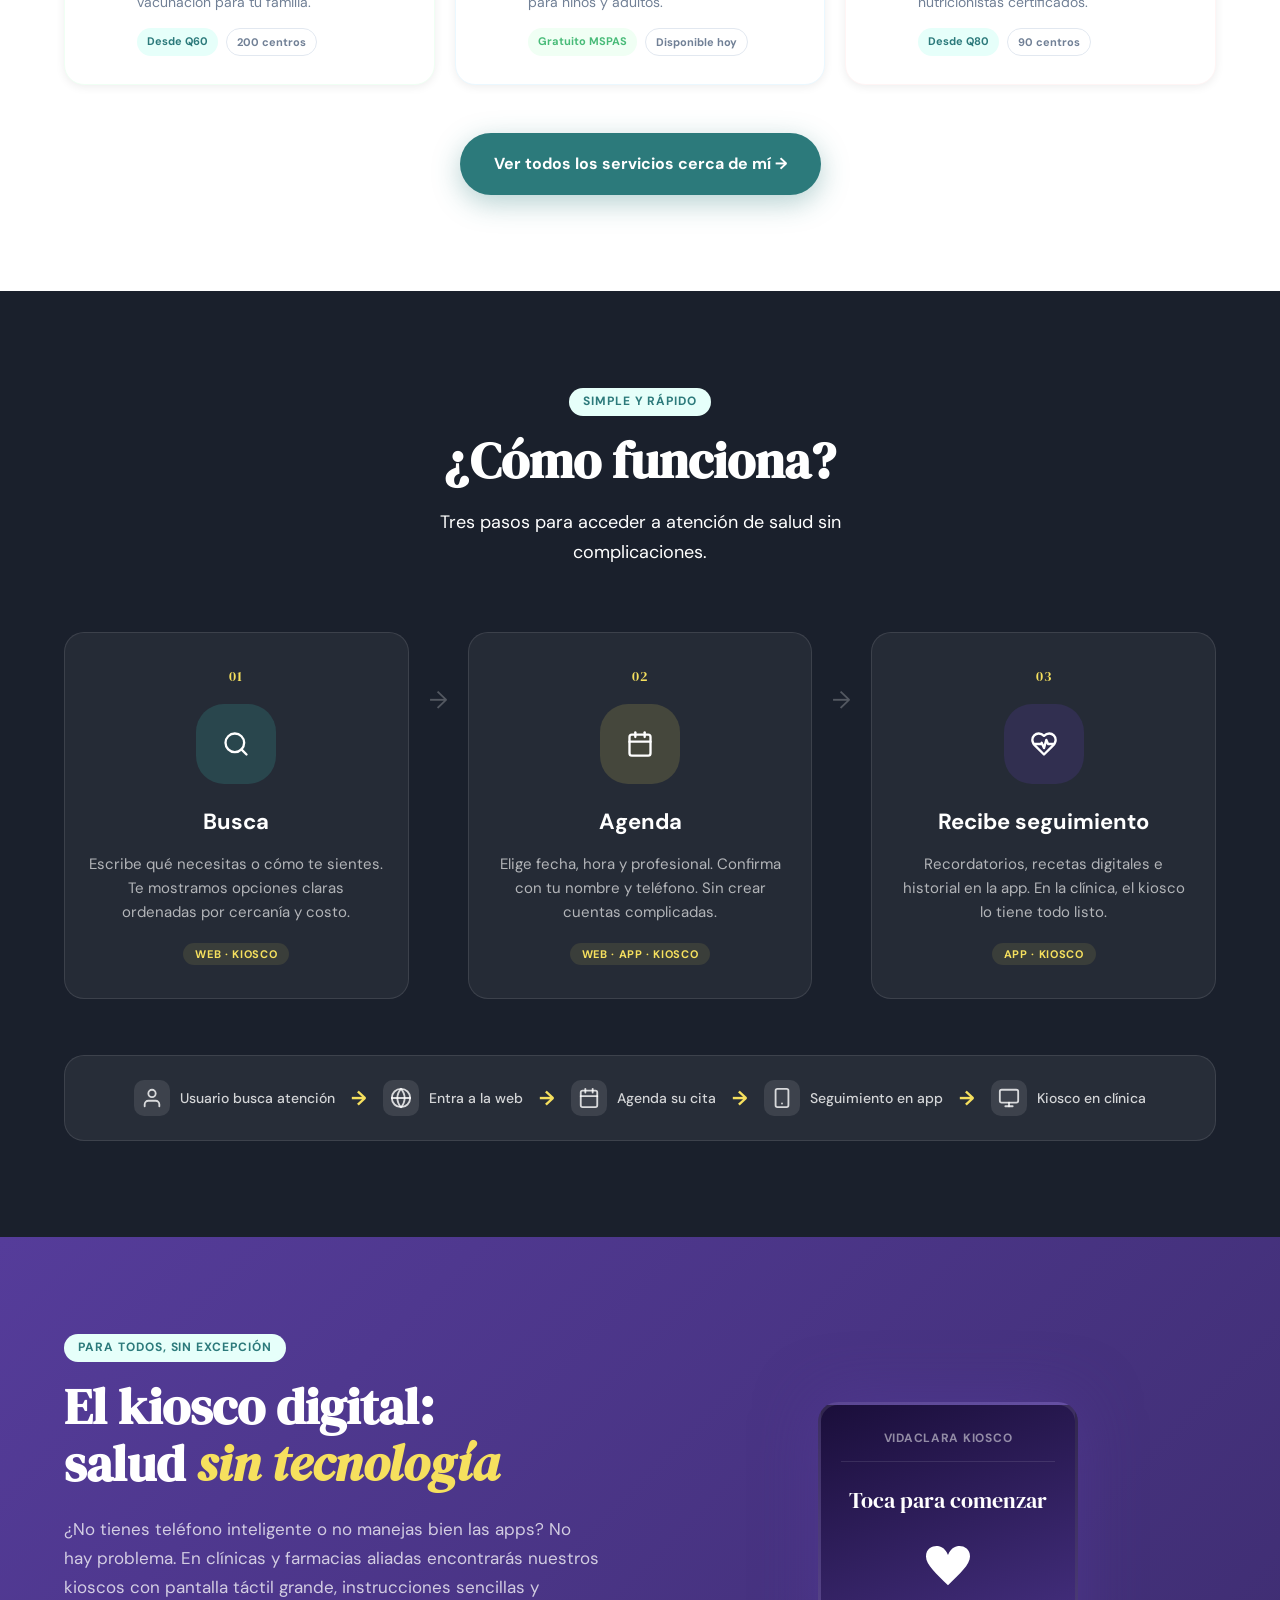
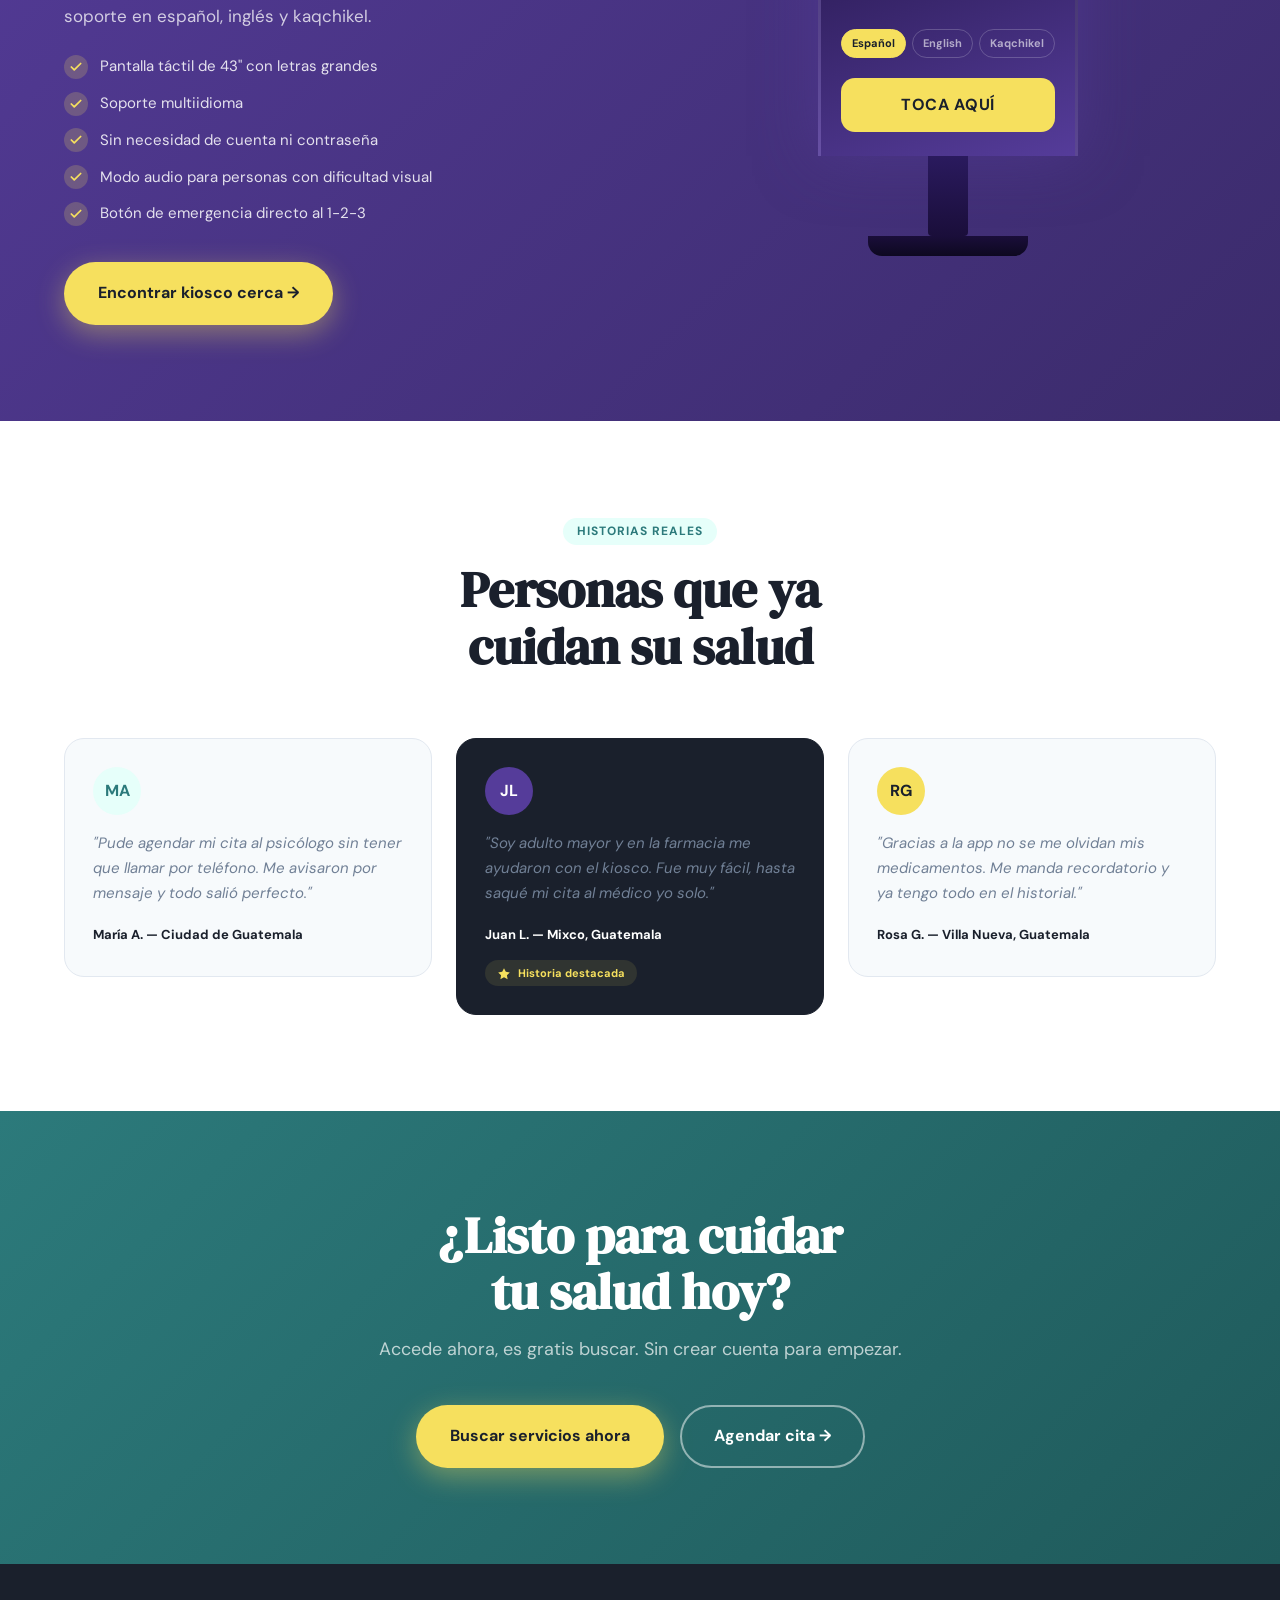
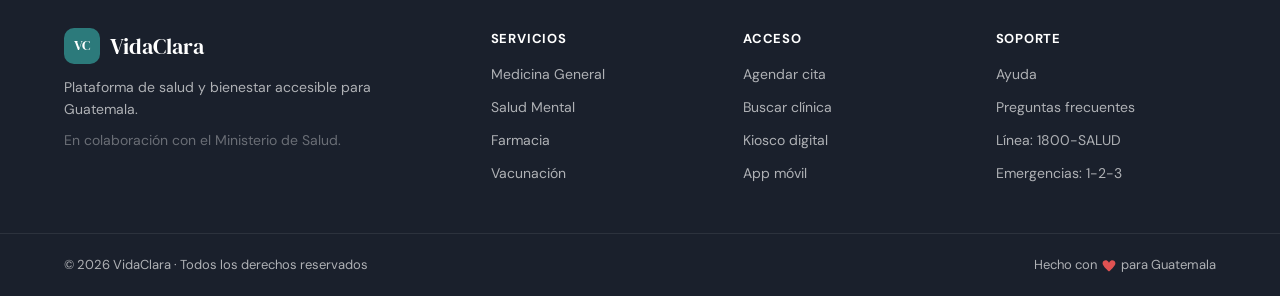
==== commit 6f7f268e: "Icons" ====
--- a/index.html
+++ b/index.html
@@ -74,8 +74,16 @@
       </div>
       <div class="hero__visual">
         <div class="hero__card hero__card--main">
-          <div class="card-pill card-pill--green">● Disponible ahora</div>
-          <div class="hero__card-icon">🏥</div>
+          <div class="card-pill card-pill--green">
+            <svg width="8" height="8" viewBox="0 0 8 8" fill="currentColor"><circle cx="4" cy="4" r="4"/></svg>
+            Disponible ahora
+          </div>
+          <div class="hero__card-icon">
+            <!-- Hospital building icon -->
+            <svg width="36" height="36" viewBox="0 0 24 24" fill="none" stroke="currentColor" stroke-width="1.5" stroke-linecap="round" stroke-linejoin="round">
+              <path d="M3 21h18M3 10h18M3 7l9-4 9 4M6 10v11M18 10v11M12 10v4m0 0h-2m2 0h2"/>
+            </svg>
+          </div>
           <h3>Medicina General</h3>
           <p>Clínica San Rafael · 2.3 km</p>
           <div class="hero__card-row">
@@ -88,7 +96,9 @@
           <p>Sesión gratuita disponible</p>
         </div>
         <div class="hero__card hero__card--float hero__card--float2">
-          <span class="checkmark">✓</span>
+          <span class="checkmark">
+            <svg width="16" height="16" viewBox="0 0 24 24" fill="none" stroke="currentColor" stroke-width="3" stroke-linecap="round" stroke-linejoin="round"><polyline points="20 6 9 17 4 12"/></svg>
+          </span>
           <p>Cita confirmada<br><strong>Lun 14 mayo · 2:00 PM</strong></p>
         </div>
       </div>
@@ -105,7 +115,14 @@
       </div>
       <div class="services-grid">
         <a href="pages/buscar.html" class="service-card service-card--teal">
-          <div class="service-card__icon">🩺</div>
+          <div class="service-card__icon">
+            <!-- Stethoscope icon -->
+            <svg width="32" height="32" viewBox="0 0 24 24" fill="none" stroke="currentColor" stroke-width="1.8" stroke-linecap="round" stroke-linejoin="round">
+              <path d="M4.8 2.3A.3.3 0 1 0 5 2H4a2 2 0 0 0-2 2v5a6 6 0 0 0 6 6v0a6 6 0 0 0 6-6V4a2 2 0 0 0-2-2h-1a.2.2 0 1 0 .3.3"/>
+              <path d="M8 15v1a6 6 0 0 0 6 6v0a6 6 0 0 0 6-6v-4"/>
+              <circle cx="20" cy="10" r="2"/>
+            </svg>
+          </div>
           <div class="service-card__body">
             <h3>Medicina General</h3>
             <p>Consultas, diagnósticos y tratamientos básicos cerca de ti.</p>
@@ -117,7 +134,13 @@
           <span class="service-card__arrow">→</span>
         </a>
         <a href="pages/buscar.html" class="service-card service-card--purple">
-          <div class="service-card__icon">🧠</div>
+          <div class="service-card__icon">
+            <!-- Brain icon -->
+            <svg width="32" height="32" viewBox="0 0 24 24" fill="none" stroke="currentColor" stroke-width="1.8" stroke-linecap="round" stroke-linejoin="round">
+              <path d="M9.5 2A2.5 2.5 0 0 1 12 4.5v15a2.5 2.5 0 0 1-4.96-.44 2.5 2.5 0 0 1-2.96-3.08 3 3 0 0 1-.34-5.58 2.5 2.5 0 0 1 1.32-4.24 2.5 2.5 0 0 1 1.98-3A2.5 2.5 0 0 1 9.5 2Z"/>
+              <path d="M14.5 2A2.5 2.5 0 0 0 12 4.5v15a2.5 2.5 0 0 0 4.96-.44 2.5 2.5 0 0 0 2.96-3.08 3 3 0 0 0 .34-5.58 2.5 2.5 0 0 0-1.32-4.24 2.5 2.5 0 0 0-1.98-3A2.5 2.5 0 0 0 14.5 2Z"/>
+            </svg>
+          </div>
           <div class="service-card__body">
             <h3>Salud Mental</h3>
             <p>Psicología, terapia y apoyo emocional accesible.</p>
@@ -129,7 +152,13 @@
           <span class="service-card__arrow">→</span>
         </a>
         <a href="pages/buscar.html" class="service-card service-card--amber">
-          <div class="service-card__icon">💊</div>
+          <div class="service-card__icon">
+            <!-- Pill / capsule icon -->
+            <svg width="32" height="32" viewBox="0 0 24 24" fill="none" stroke="currentColor" stroke-width="1.8" stroke-linecap="round" stroke-linejoin="round">
+              <path d="m10.5 20.5 10-10a4.95 4.95 0 1 0-7-7l-10 10a4.95 4.95 0 1 0 7 7Z"/>
+              <path d="M8.5 8.5 16 16"/>
+            </svg>
+          </div>
           <div class="service-card__body">
             <h3>Farmacia</h3>
             <p>Medicamentos esenciales a precios accesibles y genéricos.</p>
@@ -141,7 +170,14 @@
           <span class="service-card__arrow">→</span>
         </a>
         <a href="pages/buscar.html" class="service-card service-card--green">
-          <div class="service-card__icon">🤱</div>
+          <div class="service-card__icon">
+            <!-- Baby / family icon -->
+            <svg width="32" height="32" viewBox="0 0 24 24" fill="none" stroke="currentColor" stroke-width="1.8" stroke-linecap="round" stroke-linejoin="round">
+              <path d="M9 12h.01M15 12h.01M10 16c.5.3 1.2.5 2 .5s1.5-.2 2-.5"/>
+              <path d="M12 2a10 10 0 1 0 0 20 10 10 0 0 0 0-20z"/>
+              <path d="M9 7c-.5.5-.5 1.5 0 2M15 7c.5.5.5 1.5 0 2"/>
+            </svg>
+          </div>
           <div class="service-card__body">
             <h3>Materno-Infantil</h3>
             <p>Cuidado prenatal, pediatría y vacunación para tu familia.</p>
@@ -153,7 +189,17 @@
           <span class="service-card__arrow">→</span>
         </a>
         <a href="pages/buscar.html" class="service-card service-card--blue">
-          <div class="service-card__icon">💉</div>
+          <div class="service-card__icon">
+            <!-- Syringe icon -->
+            <svg width="32" height="32" viewBox="0 0 24 24" fill="none" stroke="currentColor" stroke-width="1.8" stroke-linecap="round" stroke-linejoin="round">
+              <path d="m18 2 4 4"/>
+              <path d="m17 7 3-3"/>
+              <path d="M19 9 8.7 19.3c-1 1-2.5 1-3.4 0l-.6-.6c-1-1-1-2.5 0-3.4L15 5"/>
+              <path d="m9 11 4 4"/>
+              <path d="m5 19-3 3"/>
+              <path d="m14 4 6 6"/>
+            </svg>
+          </div>
           <div class="service-card__body">
             <h3>Vacunación</h3>
             <p>Calendario de vacunas completo para niños y adultos.</p>
@@ -165,7 +211,13 @@
           <span class="service-card__arrow">→</span>
         </a>
         <a href="pages/buscar.html" class="service-card service-card--rose">
-          <div class="service-card__icon">🥗</div>
+          <div class="service-card__icon">
+            <!-- Leaf / nutrition icon -->
+            <svg width="32" height="32" viewBox="0 0 24 24" fill="none" stroke="currentColor" stroke-width="1.8" stroke-linecap="round" stroke-linejoin="round">
+              <path d="M11 20A7 7 0 0 1 9.8 6.1C15.5 5 17 4.48 19 2c1 2 2 4.18 2 8 0 5.5-4.78 10-10 10Z"/>
+              <path d="M2 21c0-3 1.85-5.36 5.08-6C9.5 14.52 12 13 13 12"/>
+            </svg>
+          </div>
           <div class="service-card__body">
             <h3>Nutrición</h3>
             <p>Guías alimentarias y consultas con nutricionistas certificados.</p>
@@ -187,14 +239,20 @@
   <section class="section section--dark" id="como-funciona">
     <div class="container">
       <div class="section__header section__header--light">
-        <span class="section__eyebrow section__eyebrow--light">Así de simple</span>
-        <h2 class="section__title">Del problema<br>a la solución</h2>
+        <span class="section__eyebrow">Simple y rápido</span>
+        <h2 class="section__title">¿Cómo funciona?</h2>
         <p class="section__sub">Tres pasos para acceder a atención de salud sin complicaciones.</p>
       </div>
       <div class="steps">
         <div class="step">
           <div class="step__num">01</div>
-          <div class="step__icon step__icon--teal">🔍</div>
+          <div class="step__icon step__icon--teal">
+            <!-- Search icon -->
+            <svg width="28" height="28" viewBox="0 0 24 24" fill="none" stroke="currentColor" stroke-width="2" stroke-linecap="round" stroke-linejoin="round">
+              <circle cx="11" cy="11" r="8"/>
+              <path d="m21 21-4.35-4.35"/>
+            </svg>
+          </div>
           <h3>Busca</h3>
           <p>Escribe qué necesitas o cómo te sientes. Te mostramos opciones claras ordenadas por cercanía y costo.</p>
           <span class="step__channel">Web · Kiosco</span>
@@ -206,7 +264,15 @@
         </div>
         <div class="step">
           <div class="step__num">02</div>
-          <div class="step__icon step__icon--accent">📅</div>
+          <div class="step__icon step__icon--accent">
+            <!-- Calendar icon -->
+            <svg width="28" height="28" viewBox="0 0 24 24" fill="none" stroke="currentColor" stroke-width="2" stroke-linecap="round" stroke-linejoin="round">
+              <rect x="3" y="4" width="18" height="18" rx="2" ry="2"/>
+              <line x1="16" y1="2" x2="16" y2="6"/>
+              <line x1="8" y1="2" x2="8" y2="6"/>
+              <line x1="3" y1="10" x2="21" y2="10"/>
+            </svg>
+          </div>
           <h3>Agenda</h3>
           <p>Elige fecha, hora y profesional. Confirma con tu nombre y teléfono. Sin crear cuentas complicadas.</p>
           <span class="step__channel">Web · App · Kiosco</span>
@@ -218,7 +284,13 @@
         </div>
         <div class="step">
           <div class="step__num">03</div>
-          <div class="step__icon step__icon--purple">❤️</div>
+          <div class="step__icon step__icon--purple">
+            <!-- Heart pulse icon -->
+            <svg width="28" height="28" viewBox="0 0 24 24" fill="none" stroke="currentColor" stroke-width="2" stroke-linecap="round" stroke-linejoin="round">
+              <path d="M19 14c1.49-1.46 3-3.21 3-5.5A5.5 5.5 0 0 0 16.5 3c-1.76 0-3 .5-4.5 2-1.5-1.5-2.74-2-4.5-2A5.5 5.5 0 0 0 2 8.5c0 2.3 1.5 4.05 3 5.5l7 7Z"/>
+              <path d="M3.22 12H9.5l.5-1 2 4.5 2-7 1.5 3.5h5.27"/>
+            </svg>
+          </div>
           <h3>Recibe seguimiento</h3>
           <p>Recordatorios, recetas digitales e historial en la app. En la clínica, el kiosco lo tiene todo listo.</p>
           <span class="step__channel">App · Kiosco</span>
@@ -227,27 +299,61 @@
 
       <div class="journey-banner">
         <div class="journey-step">
-          <span class="journey-icon">👤</span>
+          <span class="journey-icon">
+            <!-- User icon -->
+            <svg width="22" height="22" viewBox="0 0 24 24" fill="none" stroke="currentColor" stroke-width="2" stroke-linecap="round" stroke-linejoin="round">
+              <path d="M20 21v-2a4 4 0 0 0-4-4H8a4 4 0 0 0-4 4v2"/>
+              <circle cx="12" cy="7" r="4"/>
+            </svg>
+          </span>
           <span>Usuario busca atención</span>
         </div>
         <span class="journey-arrow">→</span>
         <div class="journey-step">
-          <span class="journey-icon">🌐</span>
+          <span class="journey-icon">
+            <!-- Globe icon -->
+            <svg width="22" height="22" viewBox="0 0 24 24" fill="none" stroke="currentColor" stroke-width="2" stroke-linecap="round" stroke-linejoin="round">
+              <circle cx="12" cy="12" r="10"/>
+              <line x1="2" y1="12" x2="22" y2="12"/>
+              <path d="M12 2a15.3 15.3 0 0 1 4 10 15.3 15.3 0 0 1-4 10 15.3 15.3 0 0 1-4-10 15.3 15.3 0 0 1 4-10z"/>
+            </svg>
+          </span>
           <span>Entra a la web</span>
         </div>
         <span class="journey-arrow">→</span>
         <div class="journey-step">
-          <span class="journey-icon">📅</span>
+          <span class="journey-icon">
+            <!-- Calendar icon -->
+            <svg width="22" height="22" viewBox="0 0 24 24" fill="none" stroke="currentColor" stroke-width="2" stroke-linecap="round" stroke-linejoin="round">
+              <rect x="3" y="4" width="18" height="18" rx="2" ry="2"/>
+              <line x1="16" y1="2" x2="16" y2="6"/>
+              <line x1="8" y1="2" x2="8" y2="6"/>
+              <line x1="3" y1="10" x2="21" y2="10"/>
+            </svg>
+          </span>
           <span>Agenda su cita</span>
         </div>
         <span class="journey-arrow">→</span>
         <div class="journey-step">
-          <span class="journey-icon">📱</span>
+          <span class="journey-icon">
+            <!-- Smartphone icon -->
+            <svg width="22" height="22" viewBox="0 0 24 24" fill="none" stroke="currentColor" stroke-width="2" stroke-linecap="round" stroke-linejoin="round">
+              <rect x="5" y="2" width="14" height="20" rx="2" ry="2"/>
+              <line x1="12" y1="18" x2="12.01" y2="18"/>
+            </svg>
+          </span>
           <span>Seguimiento en app</span>
         </div>
         <span class="journey-arrow">→</span>
         <div class="journey-step">
-          <span class="journey-icon">🖥️</span>
+          <span class="journey-icon">
+            <!-- Monitor icon -->
+            <svg width="22" height="22" viewBox="0 0 24 24" fill="none" stroke="currentColor" stroke-width="2" stroke-linecap="round" stroke-linejoin="round">
+              <rect x="2" y="3" width="20" height="14" rx="2" ry="2"/>
+              <line x1="8" y1="21" x2="16" y2="21"/>
+              <line x1="12" y1="17" x2="12" y2="21"/>
+            </svg>
+          </span>
           <span>Kiosco en clínica</span>
         </div>
       </div>
@@ -262,11 +368,36 @@
         <h2 class="section__title">El kiosco digital:<br>salud <em>sin tecnología</em></h2>
         <p>¿No tienes teléfono inteligente o no manejas bien las apps? No hay problema. En clínicas y farmacias aliadas encontrarás nuestros kioscos con pantalla táctil grande, instrucciones sencillas y soporte en español, inglés y kaqchikel.</p>
         <ul class="kiosk-features">
-          <li><span class="kiosk-check">✓</span> Pantalla táctil de 43" con letras grandes</li>
-          <li><span class="kiosk-check">✓</span> Soporte multiidioma</li>
-          <li><span class="kiosk-check">✓</span> Sin necesidad de cuenta ni contraseña</li>
-          <li><span class="kiosk-check">✓</span> Modo audio para personas con dificultad visual</li>
-          <li><span class="kiosk-check">✓</span> Botón de emergencia directo al 1-2-3</li>
+          <li>
+            <span class="kiosk-check">
+              <svg width="14" height="14" viewBox="0 0 24 24" fill="none" stroke="currentColor" stroke-width="3" stroke-linecap="round" stroke-linejoin="round"><polyline points="20 6 9 17 4 12"/></svg>
+            </span>
+            Pantalla táctil de 43" con letras grandes
+          </li>
+          <li>
+            <span class="kiosk-check">
+              <svg width="14" height="14" viewBox="0 0 24 24" fill="none" stroke="currentColor" stroke-width="3" stroke-linecap="round" stroke-linejoin="round"><polyline points="20 6 9 17 4 12"/></svg>
+            </span>
+            Soporte multiidioma
+          </li>
+          <li>
+            <span class="kiosk-check">
+              <svg width="14" height="14" viewBox="0 0 24 24" fill="none" stroke="currentColor" stroke-width="3" stroke-linecap="round" stroke-linejoin="round"><polyline points="20 6 9 17 4 12"/></svg>
+            </span>
+            Sin necesidad de cuenta ni contraseña
+          </li>
+          <li>
+            <span class="kiosk-check">
+              <svg width="14" height="14" viewBox="0 0 24 24" fill="none" stroke="currentColor" stroke-width="3" stroke-linecap="round" stroke-linejoin="round"><polyline points="20 6 9 17 4 12"/></svg>
+            </span>
+            Modo audio para personas con dificultad visual
+          </li>
+          <li>
+            <span class="kiosk-check">
+              <svg width="14" height="14" viewBox="0 0 24 24" fill="none" stroke="currentColor" stroke-width="3" stroke-linecap="round" stroke-linejoin="round"><polyline points="20 6 9 17 4 12"/></svg>
+            </span>
+            Botón de emergencia directo al 1-2-3
+          </li>
         </ul>
         <a href="pages/buscar.html" class="btn btn--accent btn--lg">Encontrar kiosco cerca →</a>
       </div>
@@ -275,7 +406,12 @@
           <div class="kiosk-screen">
             <div class="kiosk-screen__header">VidaClara Kiosco</div>
             <div class="kiosk-screen__greeting">Toca para comenzar</div>
-            <div class="kiosk-screen__icon">❤️</div>
+            <div class="kiosk-screen__icon">
+              <!-- Heart icon for kiosk screen -->
+              <svg width="48" height="48" viewBox="0 0 24 24" fill="currentColor" stroke="none">
+                <path d="M12 21.593c-5.63-5.539-11-10.297-11-14.402 0-3.791 3.068-5.191 5.281-5.191 1.312 0 4.151.501 5.719 4.457 1.59-3.968 4.464-4.447 5.726-4.447 2.54 0 5.274 1.621 5.274 5.181 0 4.069-5.136 8.625-11 14.402z"/>
+              </svg>
+            </div>
             <div class="kiosk-screen__langs">
               <span class="kiosk-lang kiosk-lang--active">Español</span>
               <span class="kiosk-lang">English</span>
@@ -307,7 +443,12 @@
           <div class="testimonial__avatar" style="background:#553C9A;color:#fff">JL</div>
           <p>"Soy adulto mayor y en la farmacia me ayudaron con el kiosco. Fue muy fácil, hasta saqué mi cita al médico yo solo."</p>
           <strong>Juan L. — Mixco, Guatemala</strong>
-          <div class="testimonial__badge">⭐ Historia destacada</div>
+          <div class="testimonial__badge">
+            <svg width="14" height="14" viewBox="0 0 24 24" fill="currentColor" stroke="none" style="color:#F6E05E;vertical-align:middle;margin-right:4px">
+              <polygon points="12 2 15.09 8.26 22 9.27 17 14.14 18.18 21.02 12 17.77 5.82 21.02 7 14.14 2 9.27 8.91 8.26 12 2"/>
+            </svg>
+            Historia destacada
+          </div>
         </div>
         <div class="testimonial">
           <div class="testimonial__avatar" style="background:#F6E05E;color:#1A202C">RG</div>
@@ -370,11 +511,16 @@
     <div class="footer__bottom">
       <div class="container">
         <span>© 2026 VidaClara · Todos los derechos reservados</span>
-        <span>Hecho con ❤️ para Guatemala</span>
+        <span>Hecho con
+          <svg width="14" height="14" viewBox="0 0 24 24" fill="currentColor" style="color:#e05252;vertical-align:middle;margin:0 2px">
+            <path d="M12 21.593c-5.63-5.539-11-10.297-11-14.402 0-3.791 3.068-5.191 5.281-5.191 1.312 0 4.151.501 5.719 4.457 1.59-3.968 4.464-4.447 5.726-4.447 2.54 0 5.274 1.621 5.274 5.181 0 4.069-5.136 8.625-11 14.402z"/>
+          </svg>
+          para Guatemala
+        </span>
       </div>
     </div>
   </footer>
 
   <script src="js/main.js"></script>
 </body>
-</html>
+</html>
